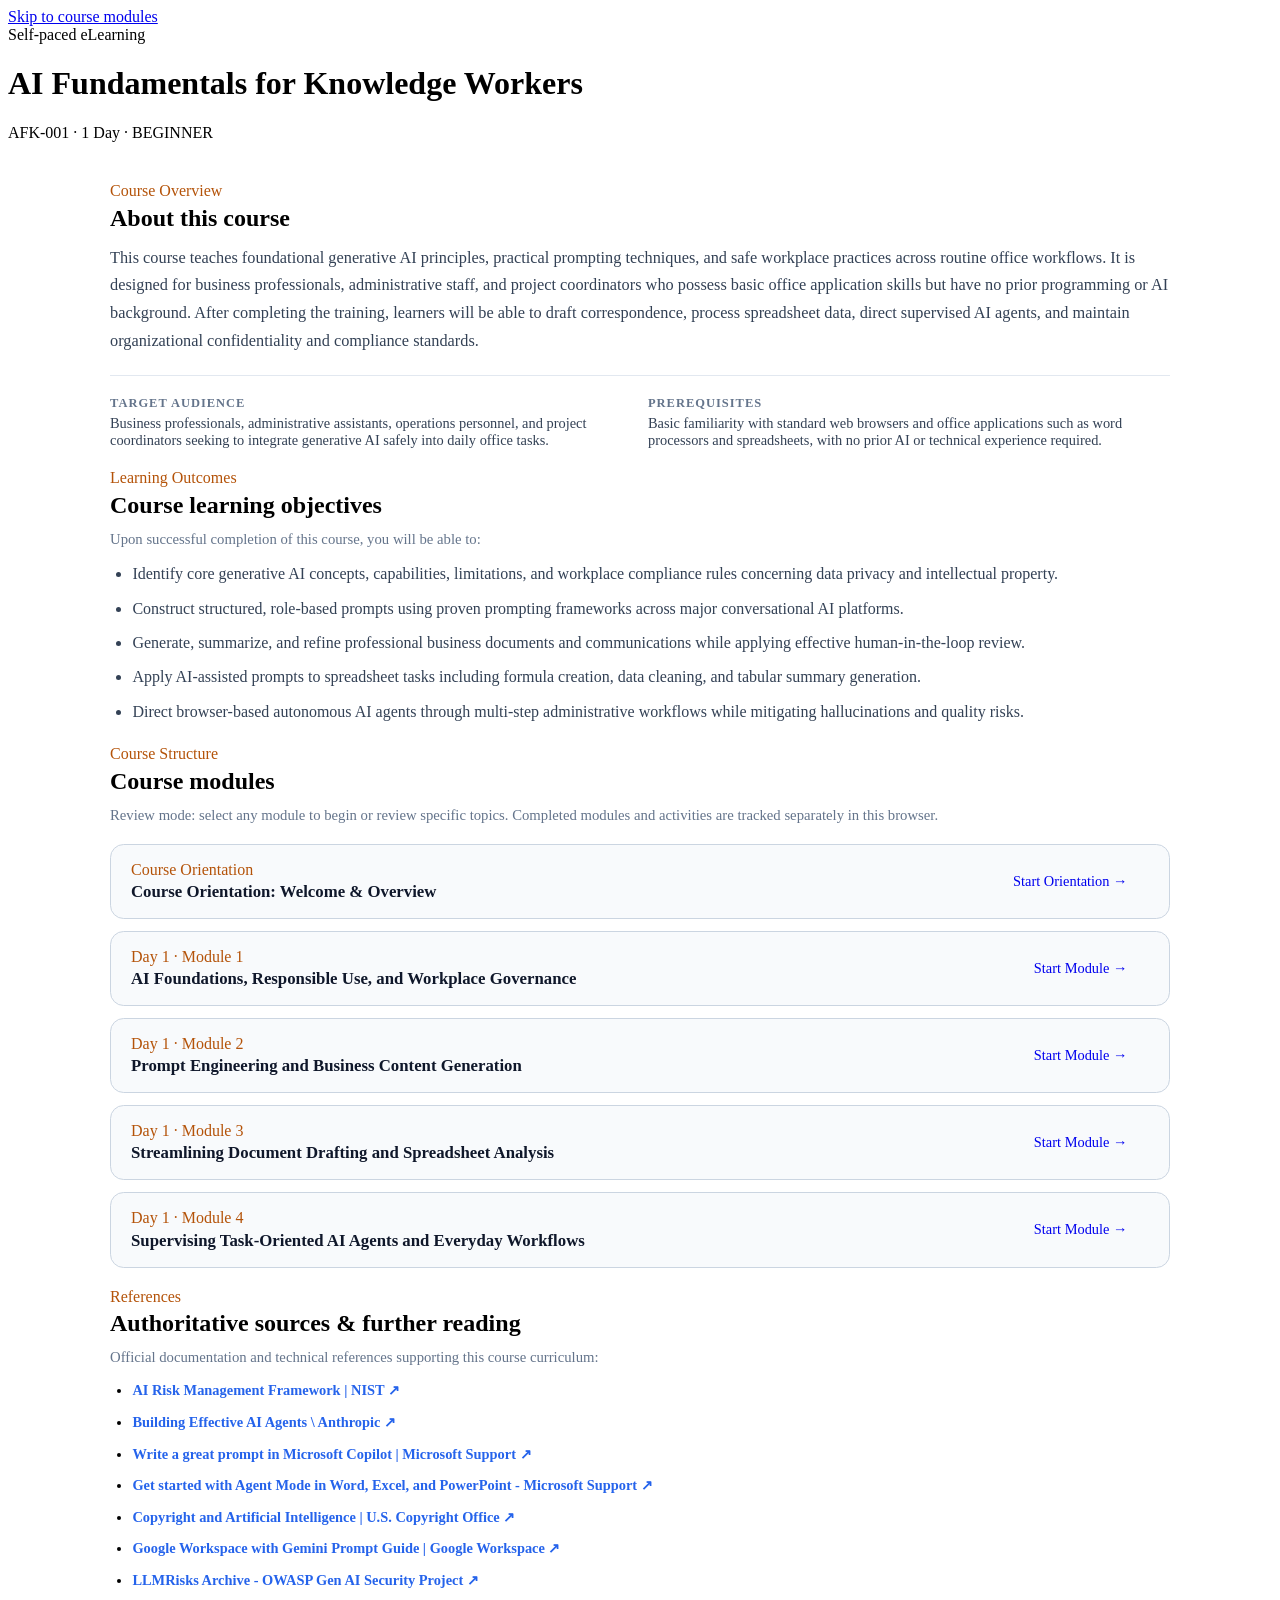
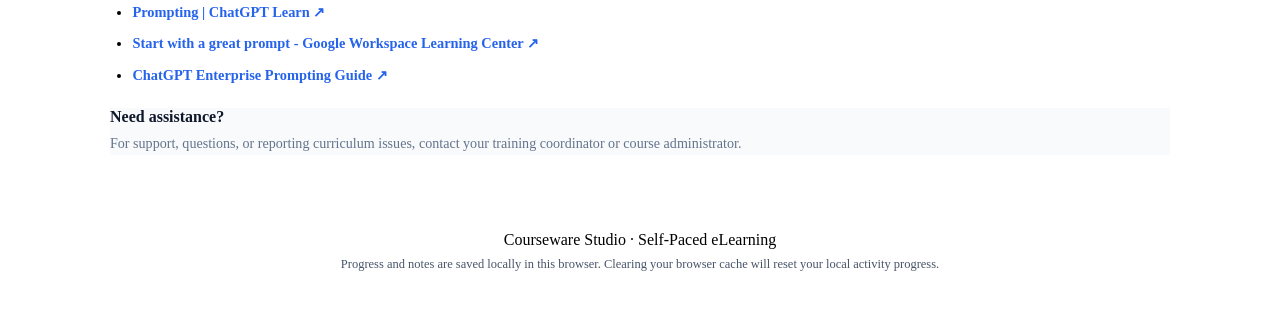
==== index.html @ ab327db0 "AI Fundamentals (Beta) AI Fundamentals course.  To be updated by SME." ====
<!doctype html>
<html lang="en">
<head>
  <meta charset="utf-8">
  <meta name="viewport" content="width=device-width,initial-scale=1">
  <title>AI Fundamentals for Knowledge Workers</title>
  <link rel="stylesheet" href="runtime/player.css">
</head>
<body>
  <a class="skip-link" href="#course-modules">Skip to course modules</a>
  <header class="course-header">
    <div class="header-inner">
      
      <div class="eyebrow">Self-paced eLearning</div>
      <h1 class="course-title">AI Fundamentals for Knowledge Workers</h1>
      <p class="course-subtitle">AFK-001 · 1 Day · BEGINNER</p>
    </div>
  </header>

  <main id="course-modules" class="main" style="max-width:1060px;margin:0 auto;padding:1.5rem 1.25rem">
    
      <section class="card" style="margin-bottom:1.25rem">
        <div class="unit-label" style="color:#b45309">Course Overview</div>
        <h2 style="margin:.3rem 0 .75rem">About this course</h2>
        <div class="markdown" style="font-size:1.02rem;line-height:1.7;color:#334155">This course teaches foundational generative AI principles, practical prompting techniques, and safe workplace practices across routine office workflows. It is designed for business professionals, administrative staff, and project coordinators who possess basic office application skills but have no prior programming or AI background. After completing the training, learners will be able to draft correspondence, process spreadsheet data, direct supervised AI agents, and maintain organizational confidentiality and compliance standards.</div>
        
          <div style="display:grid;grid-template-columns:repeat(auto-fit,minmax(280px,1fr));gap:1rem;margin-top:1.25rem;padding-top:1.25rem;border-top:1px solid #e2e8f0">
            <div><strong style="display:block;font-size:.78rem;text-transform:uppercase;letter-spacing:.08em;color:#64748b;margin-bottom:.3rem">Target Audience</strong><div style="font-size:.9rem;color:#334155">Business professionals, administrative assistants, operations personnel, and project coordinators seeking to integrate generative AI safely into daily office tasks.</div></div>
            <div><strong style="display:block;font-size:.78rem;text-transform:uppercase;letter-spacing:.08em;color:#64748b;margin-bottom:.3rem">Prerequisites</strong><div style="font-size:.9rem;color:#334155">Basic familiarity with standard web browsers and office applications such as word processors and spreadsheets, with no prior AI or technical experience required.</div></div>
          </div>
        
      </section>
    

    
      <section class="card" style="margin-bottom:1.25rem">
        <div class="unit-label" style="color:#b45309">Learning Outcomes</div>
        <h2 style="margin:.3rem 0 .75rem">Course learning objectives</h2>
        <p style="font-size:.92rem;color:#64748b;margin:0 0 .75rem">Upon successful completion of this course, you will be able to:</p>
        <ul style="margin:0;padding-left:1.4rem;line-height:1.7;color:#334155">
          <li style="margin:.45rem 0">Identify core generative AI concepts, capabilities, limitations, and workplace compliance rules concerning data privacy and intellectual property.</li><li style="margin:.45rem 0">Construct structured, role-based prompts using proven prompting frameworks across major conversational AI platforms.</li><li style="margin:.45rem 0">Generate, summarize, and refine professional business documents and communications while applying effective human-in-the-loop review.</li><li style="margin:.45rem 0">Apply AI-assisted prompts to spreadsheet tasks including formula creation, data cleaning, and tabular summary generation.</li><li style="margin:.45rem 0">Direct browser-based autonomous AI agents through multi-step administrative workflows while mitigating hallucinations and quality risks.</li>
        </ul>
      </section>
    

    <section class="card" style="margin-bottom:1.25rem">
      <div class="unit-label" style="color:#b45309">Course Structure</div>
      <h2 style="margin:.3rem 0 .75rem">Course modules</h2>
      <p style="font-size:.92rem;color:#64748b;margin:0 0 1.25rem">Review mode: select any module to begin or review specific topics. Completed modules and activities are tracked separately in this browser.</p>
      <div id="course-module-list" style="display:grid;gap:.75rem">
        
          <div class="module-card" data-module-number="0" style="display:flex;align-items:center;justify-content:space-between;gap:1rem;padding:1rem 1.25rem;border:1px solid #cbd5e1;border-radius:.85rem;background:#f8fafc;flex-wrap:wrap">
            <div style="flex:1;min-width:260px">
              <div style="display:flex;align-items:center;gap:.5rem;flex-wrap:wrap">
                <span class="unit-label" style="color:#b45309">Course Orientation</span>
                <span class="completion-badge" data-badge-module="0" style="display:none;font-size:.72rem;font-weight:750;color:#166534;background:#dcfce7;border:1px solid #86efac;border-radius:999px;padding:2px 8px">✓ Completed</span>
              </div>
              <div style="font-size:1.05rem;font-weight:800;color:#0f172a;margin-top:.2rem">Course Orientation: Welcome &amp; Overview</div>
            </div>
            <a class="button" data-link-module="0" style="text-decoration:none;white-space:nowrap;padding:.65rem 1.35rem;font-size:.9rem" href="Module-00-Course-Orientation.html">Start Orientation →</a>
          </div>
        
          <div class="module-card" data-module-number="1" style="display:flex;align-items:center;justify-content:space-between;gap:1rem;padding:1rem 1.25rem;border:1px solid #cbd5e1;border-radius:.85rem;background:#f8fafc;flex-wrap:wrap">
            <div style="flex:1;min-width:260px">
              <div style="display:flex;align-items:center;gap:.5rem;flex-wrap:wrap">
                <span class="unit-label" style="color:#b45309">Day 1 · Module 1</span>
                <span class="completion-badge" data-badge-module="1" style="display:none;font-size:.72rem;font-weight:750;color:#166534;background:#dcfce7;border:1px solid #86efac;border-radius:999px;padding:2px 8px">✓ Completed</span>
              </div>
              <div style="font-size:1.05rem;font-weight:800;color:#0f172a;margin-top:.2rem">AI Foundations, Responsible Use, and Workplace Governance</div>
            </div>
            <a class="button" data-link-module="1" style="text-decoration:none;white-space:nowrap;padding:.65rem 1.35rem;font-size:.9rem" href="Module-01.html">Start Module →</a>
          </div>
        
          <div class="module-card" data-module-number="2" style="display:flex;align-items:center;justify-content:space-between;gap:1rem;padding:1rem 1.25rem;border:1px solid #cbd5e1;border-radius:.85rem;background:#f8fafc;flex-wrap:wrap">
            <div style="flex:1;min-width:260px">
              <div style="display:flex;align-items:center;gap:.5rem;flex-wrap:wrap">
                <span class="unit-label" style="color:#b45309">Day 1 · Module 2</span>
                <span class="completion-badge" data-badge-module="2" style="display:none;font-size:.72rem;font-weight:750;color:#166534;background:#dcfce7;border:1px solid #86efac;border-radius:999px;padding:2px 8px">✓ Completed</span>
              </div>
              <div style="font-size:1.05rem;font-weight:800;color:#0f172a;margin-top:.2rem">Prompt Engineering and Business Content Generation</div>
            </div>
            <a class="button" data-link-module="2" style="text-decoration:none;white-space:nowrap;padding:.65rem 1.35rem;font-size:.9rem" href="Module-02.html">Start Module →</a>
          </div>
        
          <div class="module-card" data-module-number="3" style="display:flex;align-items:center;justify-content:space-between;gap:1rem;padding:1rem 1.25rem;border:1px solid #cbd5e1;border-radius:.85rem;background:#f8fafc;flex-wrap:wrap">
            <div style="flex:1;min-width:260px">
              <div style="display:flex;align-items:center;gap:.5rem;flex-wrap:wrap">
                <span class="unit-label" style="color:#b45309">Day 1 · Module 3</span>
                <span class="completion-badge" data-badge-module="3" style="display:none;font-size:.72rem;font-weight:750;color:#166534;background:#dcfce7;border:1px solid #86efac;border-radius:999px;padding:2px 8px">✓ Completed</span>
              </div>
              <div style="font-size:1.05rem;font-weight:800;color:#0f172a;margin-top:.2rem">Streamlining Document Drafting and Spreadsheet Analysis</div>
            </div>
            <a class="button" data-link-module="3" style="text-decoration:none;white-space:nowrap;padding:.65rem 1.35rem;font-size:.9rem" href="Module-03.html">Start Module →</a>
          </div>
        
          <div class="module-card" data-module-number="4" style="display:flex;align-items:center;justify-content:space-between;gap:1rem;padding:1rem 1.25rem;border:1px solid #cbd5e1;border-radius:.85rem;background:#f8fafc;flex-wrap:wrap">
            <div style="flex:1;min-width:260px">
              <div style="display:flex;align-items:center;gap:.5rem;flex-wrap:wrap">
                <span class="unit-label" style="color:#b45309">Day 1 · Module 4</span>
                <span class="completion-badge" data-badge-module="4" style="display:none;font-size:.72rem;font-weight:750;color:#166534;background:#dcfce7;border:1px solid #86efac;border-radius:999px;padding:2px 8px">✓ Completed</span>
              </div>
              <div style="font-size:1.05rem;font-weight:800;color:#0f172a;margin-top:.2rem">Supervising Task-Oriented AI Agents and Everyday Workflows</div>
            </div>
            <a class="button" data-link-module="4" style="text-decoration:none;white-space:nowrap;padding:.65rem 1.35rem;font-size:.9rem" href="Module-04.html">Start Module →</a>
          </div>
        
      </div>
    </section>

    
      <section class="card" style="margin-bottom:1.25rem">
        <div class="unit-label" style="color:#b45309">References</div>
        <h2 style="margin:.3rem 0 .75rem">Authoritative sources & further reading</h2>
        <p style="font-size:.92rem;color:#64748b;margin:0 0 .75rem">Official documentation and technical references supporting this course curriculum:</p>
        <ul style="margin:0;padding-left:1.4rem;line-height:1.75;font-size:.9rem">
          
            <li style="margin:.4rem 0">
              <a href="https://www.nist.gov/itl/ai-risk-management-framework" target="_blank" rel="noopener" style="color:#2563eb;font-weight:700;text-decoration:none">
                AI Risk Management Framework | NIST ↗
              </a>
            </li>
          
            <li style="margin:.4rem 0">
              <a href="https://www.anthropic.com/engineering/building-effective-agents" target="_blank" rel="noopener" style="color:#2563eb;font-weight:700;text-decoration:none">
                Building Effective AI Agents \ Anthropic ↗
              </a>
            </li>
          
            <li style="margin:.4rem 0">
              <a href="https://support.microsoft.com/en-us/microsoft-365-copilot/write-a-great-prompt-in-microsoft-365-copilot" target="_blank" rel="noopener" style="color:#2563eb;font-weight:700;text-decoration:none">
                Write a great prompt in Microsoft Copilot | Microsoft Support ↗
              </a>
            </li>
          
            <li style="margin:.4rem 0">
              <a href="https://support.microsoft.com/en-us/topic/get-started-with-agent-mode-in-word-excel-and-powerpoint-4d322d7f-5e89-4f66-9fa4-57d328b156ff" target="_blank" rel="noopener" style="color:#2563eb;font-weight:700;text-decoration:none">
                Get started with Agent Mode in Word, Excel, and PowerPoint - Microsoft Support ↗
              </a>
            </li>
          
            <li style="margin:.4rem 0">
              <a href="https://www.copyright.gov/ai/" target="_blank" rel="noopener" style="color:#2563eb;font-weight:700;text-decoration:none">
                Copyright and Artificial Intelligence | U.S. Copyright Office ↗
              </a>
            </li>
          
            <li style="margin:.4rem 0">
              <a href="https://workspace.google.com/learning/content/gemini-prompt-guide" target="_blank" rel="noopener" style="color:#2563eb;font-weight:700;text-decoration:none">
                Google Workspace with Gemini Prompt Guide | Google Workspace ↗
              </a>
            </li>
          
            <li style="margin:.4rem 0">
              <a href="https://genai.owasp.org/llm-top-10/" target="_blank" rel="noopener" style="color:#2563eb;font-weight:700;text-decoration:none">
                LLMRisks Archive - OWASP Gen AI Security Project ↗
              </a>
            </li>
          
            <li style="margin:.4rem 0">
              <a href="https://learn.chatgpt.com/docs/prompting" target="_blank" rel="noopener" style="color:#2563eb;font-weight:700;text-decoration:none">
                Prompting | ChatGPT Learn ↗
              </a>
            </li>
          
            <li style="margin:.4rem 0">
              <a href="https://support.google.com/a/users/answer/14590328" target="_blank" rel="noopener" style="color:#2563eb;font-weight:700;text-decoration:none">
                Start with a great prompt - Google Workspace Learning Center ↗
              </a>
            </li>
          
            <li style="margin:.4rem 0">
              <a href="https://developers.openai.com/cookbook/examples/chatgpt/chatgpt_prompt_guide/chatgpt_prompt_guide" target="_blank" rel="noopener" style="color:#2563eb;font-weight:700;text-decoration:none">
                ChatGPT Enterprise Prompting Guide ↗
              </a>
            </li>
          
        </ul>
      </section>
    

    <section class="card" style="margin-bottom:1.25rem;background:#f8fafc">
      <h3 style="font-size:1rem;color:#0f172a;margin:0 0 .4rem">Need assistance?</h3>
      <p style="font-size:.88rem;color:#64748b;line-height:1.6;margin:0">For support, questions, or reporting curriculum issues, contact your training coordinator or course administrator.</p>
    </section>
  </main>

  <footer class="footer" style="text-align:center;padding:2rem 1.25rem">
    <div style="margin-bottom:.5rem">Courseware Studio · Self-Paced eLearning</div>
    <div style="font-size:.78rem;color:#475569">Progress and notes are saved locally in this browser. Clearing your browser cache will reset your local activity progress.</div>
  </footer>
  <script>
  (function() {
    var modules = [0,1,2,3,4];
    var completedCount = 0;
    modules.forEach(function(num) {
      var isDone = false;
      try {
        if (num === 0) {
          isDone = localStorage.getItem('courseware_completed_module_0') === 'true';
        } else {
          for (var k in localStorage) {
            if (k.indexOf('courseware-sp-') >= 0 && k.indexOf('-mod-' + num) >= 0) {
              var val = JSON.parse(localStorage.getItem(k) || '{}');
              if (val && val.completed && Object.keys(val.completed).length > 0) {
                isDone = true;
                break;
              }
            }
          }
          if (!isDone && localStorage.getItem('courseware_completed_module_' + num) === 'true') {
            isDone = true;
          }
        }
      } catch(e) {}

      if (isDone) {
        completedCount++;
        var badge = document.querySelector('[data-badge-module="' + num + '"]');
        if (badge) badge.style.display = 'inline-flex';
        var link = document.querySelector('[data-link-module="' + num + '"]');
        if (link) link.textContent = num === 0 ? 'Review Orientation →' : 'Review Module →';
      }
    });

    if (completedCount > 0) {
      var summary = document.createElement('div');
      summary.style.cssText = 'background:#f0fdf4;border:1px solid #86efac;border-radius:.75rem;padding:.75rem 1rem;margin-bottom:1rem;font-size:.9rem;color:#166534;font-weight:700;display:flex;align-items:center;gap:.5rem';
      summary.innerHTML = '<span>✓</span><span>' + completedCount + ' of ' + modules.length + ' module' + (modules.length === 1 ? '' : 's') + ' completed in this browser</span>';
      var list = document.getElementById('course-module-list');
      if (list && list.parentNode) list.parentNode.insertBefore(summary, list);
    }
  })();
  </script>
</body>
</html>
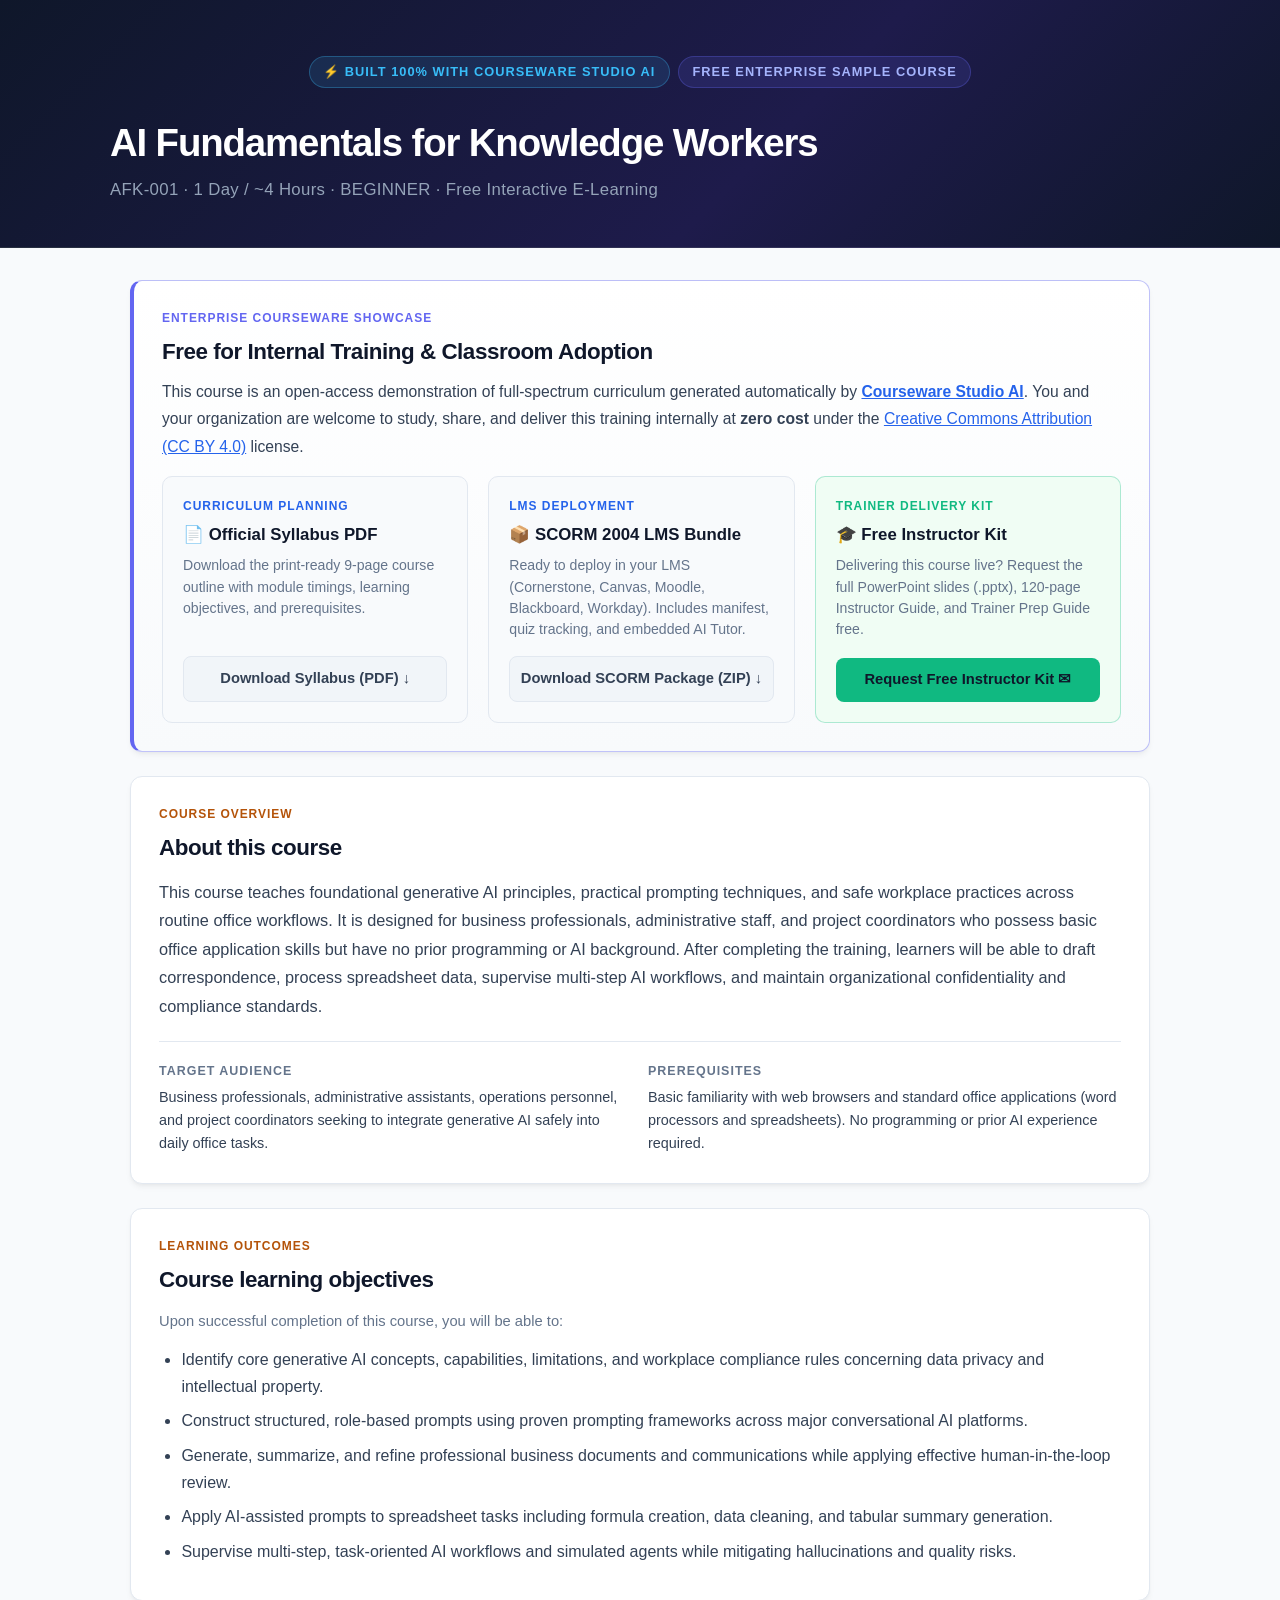
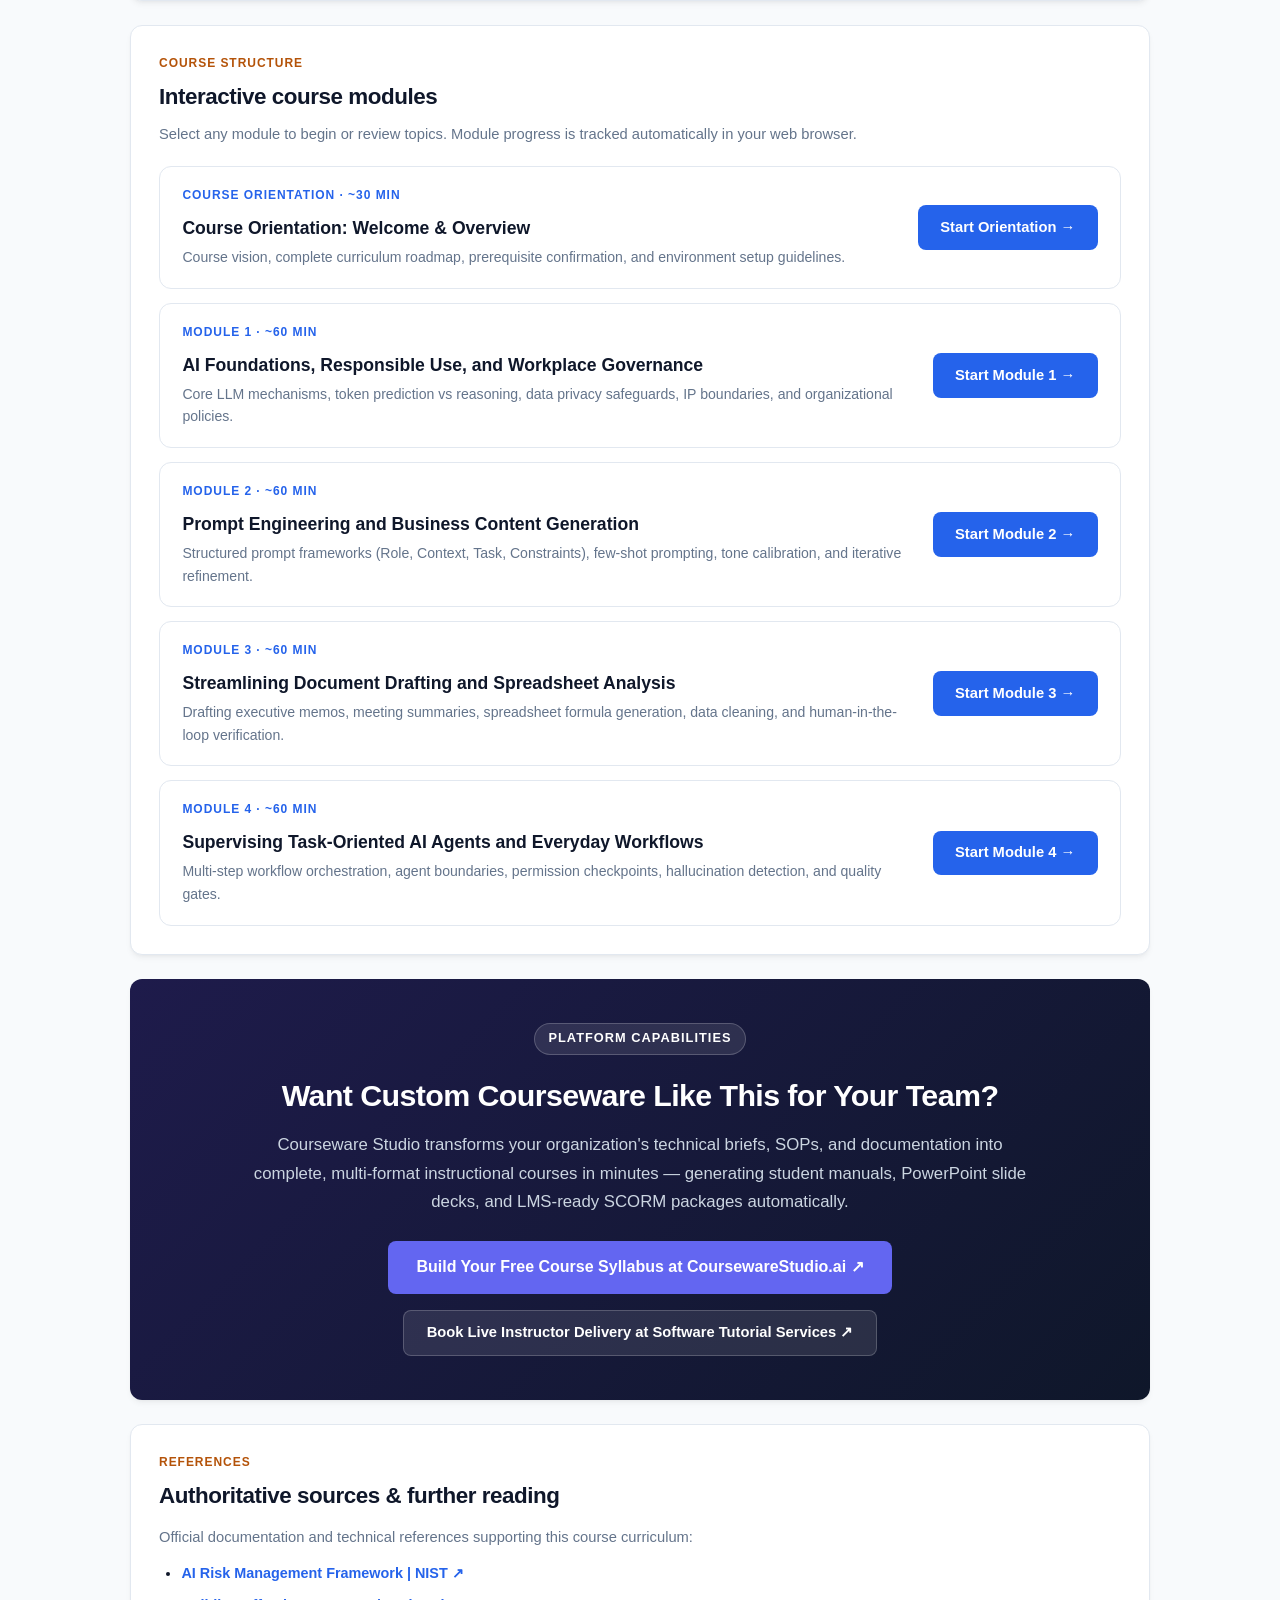
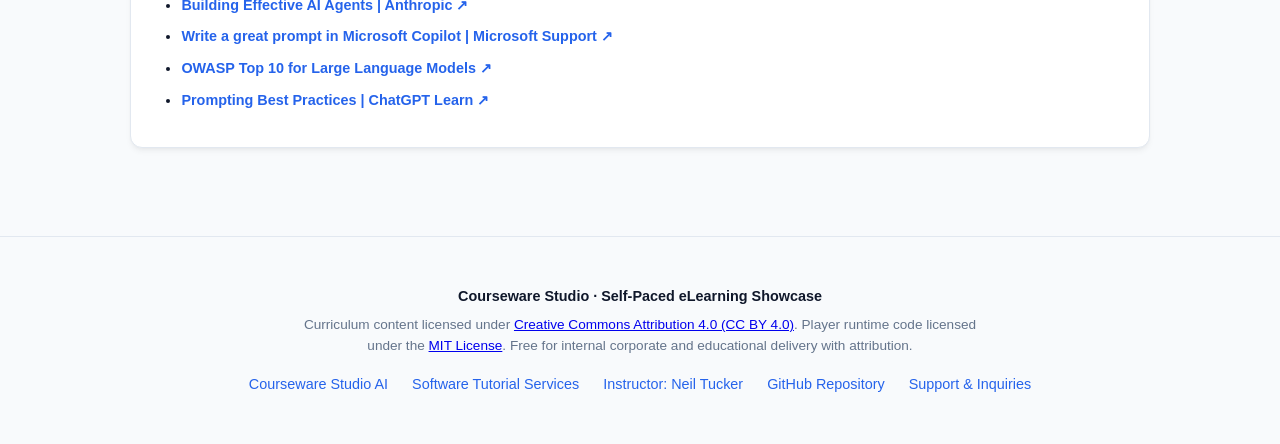
==== commit e8e6960e: "Enhance course UI, fix navigation links, add AI Tutor, downloads, and Instructor Kit request" ====
--- a/index.html
+++ b/index.html
@@ -3,191 +3,235 @@
 <head>
   <meta charset="utf-8">
   <meta name="viewport" content="width=device-width,initial-scale=1">
-  <title>AI Fundamentals for Knowledge Workers</title>
+  <title>AI Fundamentals for Knowledge Workers (AFK-001) — Free Course by Courseware Studio</title>
+  <meta name="description" content="Free interactive self-paced course: AI Fundamentals for Knowledge Workers. Built 100% with Courseware Studio AI. Free SCORM package, Syllabus PDF, and Instructor Kit.">
   <link rel="stylesheet" href="runtime/player.css">
 </head>
 <body>
   <a class="skip-link" href="#course-modules">Skip to course modules</a>
+
+  <!-- Course Hero Header -->
   <header class="course-header">
     <div class="header-inner">
-      
-      <div class="eyebrow">Self-paced eLearning</div>
+      <div style="display:flex;flex-wrap:wrap;justify-content:center;gap:0.5rem;margin-bottom:1rem">
+        <span class="eyebrow">⚡ Built 100% with Courseware Studio AI</span>
+        <span class="eyebrow" style="color:#a5b4fc;background:rgba(99,102,241,0.15);border-color:rgba(99,102,241,0.3)">Free Enterprise Sample Course</span>
+      </div>
       <h1 class="course-title">AI Fundamentals for Knowledge Workers</h1>
-      <p class="course-subtitle">AFK-001 · 1 Day · BEGINNER</p>
+      <p class="course-subtitle">AFK-001 · 1 Day / ~4 Hours · BEGINNER · Free Interactive E-Learning</p>
     </div>
   </header>
 
-  <main id="course-modules" class="main" style="max-width:1060px;margin:0 auto;padding:1.5rem 1.25rem">
-    
-      <section class="card" style="margin-bottom:1.25rem">
-        <div class="unit-label" style="color:#b45309">Course Overview</div>
-        <h2 style="margin:.3rem 0 .75rem">About this course</h2>
-        <div class="markdown" style="font-size:1.02rem;line-height:1.7;color:#334155">This course teaches foundational generative AI principles, practical prompting techniques, and safe workplace practices across routine office workflows. It is designed for business professionals, administrative staff, and project coordinators who possess basic office application skills but have no prior programming or AI background. After completing the training, learners will be able to draft correspondence, process spreadsheet data, direct supervised AI agents, and maintain organizational confidentiality and compliance standards.</div>
+  <main id="course-modules" class="main">
+
+    <!-- Enterprise Showcase & Free Adoption Grant Banner -->
+    <section class="card highlight" style="border-left: 4px solid var(--accent);">
+      <div class="unit-label" style="color:var(--accent)">Enterprise Courseware Showcase</div>
+      <h2 style="margin:.3rem 0 .5rem">Free for Internal Training & Classroom Adoption</h2>
+      <p class="markdown" style="font-size:0.98rem;margin-bottom:1rem">
+        This course is an open-access demonstration of full-spectrum curriculum generated automatically by <strong><a href="https://coursewarestudio.ai" target="_blank" rel="noopener" style="color:var(--primary);font-weight:700">Courseware Studio AI</a></strong>. You and your organization are welcome to study, share, and deliver this training internally at <strong>zero cost</strong> under the <a href="https://creativecommons.org/licenses/by/4.0/" target="_blank" rel="noopener" style="color:var(--primary)">Creative Commons Attribution (CC BY 4.0)</a> license.
+      </p>
+
+      <div class="grid-downloads">
+        <!-- Download Syllabus -->
+        <div class="download-box">
+          <div>
+            <div class="unit-label" style="color:var(--primary)">Curriculum Planning</div>
+            <h4>📄 Official Syllabus PDF</h4>
+            <p>Download the print-ready 9-page course outline with module timings, learning objectives, and prerequisites.</p>
+          </div>
+          <a class="button btn-secondary" href="downloads/AFK-001_EN_Syllabus.pdf" download="AFK-001_EN_Syllabus.pdf">
+            Download Syllabus (PDF) ↓
+          </a>
+        </div>
+
+        <!-- Download SCORM Package -->
+        <div class="download-box">
+          <div>
+            <div class="unit-label" style="color:var(--primary)">LMS Deployment</div>
+            <h4>📦 SCORM 2004 LMS Bundle</h4>
+            <p>Ready to deploy in your LMS (Cornerstone, Canvas, Moodle, Blackboard, Workday). Includes manifest, quiz tracking, and embedded AI Tutor.</p>
+          </div>
+          <a class="button btn-secondary" href="downloads/AFK-001_EN_SCORM2004.zip" download="AFK-001_EN_SCORM2004.zip">
+            Download SCORM Package (ZIP) ↓
+          </a>
+        </div>
+
+        <!-- Request Instructor Kit -->
+        <div class="download-box" style="border-color:rgba(16,185,129,0.3);background:#f0fdf4">
+          <div>
+            <div class="unit-label" style="color:var(--green)">Trainer Delivery Kit</div>
+            <h4>🎓 Free Instructor Kit</h4>
+            <p>Delivering this course live? Request the full PowerPoint slides (.pptx), 120-page Instructor Guide, and Trainer Prep Guide free.</p>
+          </div>
+          <a class="button btn-green" href="mailto:support@coursewarestudio.ai?subject=Request%20Free%20Instructor%20Materials%20-%20AFK-001&body=Hi%20Courseware%20Studio%20Team,%0A%0AI%20would%20like%20to%20request%20the%20free%20Instructor%20Kit%20for%20AFK-001%20(PowerPoint%20Deck,%20Instructor%20Guide,%20and%20Trainer%20Prep%20Guide).%0A%0AName:%20%0AOrganization:%20%0ARole:%20%0AEstimated%20Learners:%20">
+            Request Free Instructor Kit ✉
+          </a>
+        </div>
+      </div>
+    </section>
+
+    <!-- Course Overview -->
+    <section class="card">
+      <div class="unit-label">Course Overview</div>
+      <h2 style="margin:.3rem 0 .75rem">About this course</h2>
+      <div class="markdown">
+        This course teaches foundational generative AI principles, practical prompting techniques, and safe workplace practices across routine office workflows. It is designed for business professionals, administrative staff, and project coordinators who possess basic office application skills but have no prior programming or AI background. After completing the training, learners will be able to draft correspondence, process spreadsheet data, supervise multi-step AI workflows, and maintain organizational confidentiality and compliance standards.
+      </div>
+      
+      <div style="display:grid;grid-template-columns:repeat(auto-fit,minmax(280px,1fr));gap:1rem;margin-top:1.25rem;padding-top:1.25rem;border-top:1px solid #e2e8f0">
+        <div>
+          <strong style="display:block;font-size:.78rem;text-transform:uppercase;letter-spacing:.08em;color:#64748b;margin-bottom:.3rem">Target Audience</strong>
+          <div style="font-size:.9rem;color:#334155">Business professionals, administrative assistants, operations personnel, and project coordinators seeking to integrate generative AI safely into daily office tasks.</div>
+        </div>
+        <div>
+          <strong style="display:block;font-size:.78rem;text-transform:uppercase;letter-spacing:.08em;color:#64748b;margin-bottom:.3rem">Prerequisites</strong>
+          <div style="font-size:.9rem;color:#334155">Basic familiarity with web browsers and standard office applications (word processors and spreadsheets). No programming or prior AI experience required.</div>
+        </div>
+      </div>
+    </section>
+
+    <!-- Learning Objectives -->
+    <section class="card">
+      <div class="unit-label">Learning Outcomes</div>
+      <h2 style="margin:.3rem 0 .75rem">Course learning objectives</h2>
+      <p style="font-size:.92rem;color:#64748b;margin:0 0 .75rem">Upon successful completion of this course, you will be able to:</p>
+      <ul style="margin:0;padding-left:1.4rem;line-height:1.7;color:#334155">
+        <li style="margin:.45rem 0">Identify core generative AI concepts, capabilities, limitations, and workplace compliance rules concerning data privacy and intellectual property.</li>
+        <li style="margin:.45rem 0">Construct structured, role-based prompts using proven prompting frameworks across major conversational AI platforms.</li>
+        <li style="margin:.45rem 0">Generate, summarize, and refine professional business documents and communications while applying effective human-in-the-loop review.</li>
+        <li style="margin:.45rem 0">Apply AI-assisted prompts to spreadsheet tasks including formula creation, data cleaning, and tabular summary generation.</li>
+        <li style="margin:.45rem 0">Supervise multi-step, task-oriented AI workflows and simulated agents while mitigating hallucinations and quality risks.</li>
+      </ul>
+    </section>
+
+    <!-- Course Modules Directory -->
+    <section class="card">
+      <div class="unit-label">Course Structure</div>
+      <h2 style="margin:.3rem 0 .5rem">Interactive course modules</h2>
+      <p style="font-size:.92rem;color:#64748b;margin:0 0 1.25rem">Select any module to begin or review topics. Module progress is tracked automatically in your web browser.</p>
+      
+      <div id="course-module-list" style="display:grid;gap:.85rem">
         
-          <div style="display:grid;grid-template-columns:repeat(auto-fit,minmax(280px,1fr));gap:1rem;margin-top:1.25rem;padding-top:1.25rem;border-top:1px solid #e2e8f0">
-            <div><strong style="display:block;font-size:.78rem;text-transform:uppercase;letter-spacing:.08em;color:#64748b;margin-bottom:.3rem">Target Audience</strong><div style="font-size:.9rem;color:#334155">Business professionals, administrative assistants, operations personnel, and project coordinators seeking to integrate generative AI safely into daily office tasks.</div></div>
-            <div><strong style="display:block;font-size:.78rem;text-transform:uppercase;letter-spacing:.08em;color:#64748b;margin-bottom:.3rem">Prerequisites</strong><div style="font-size:.9rem;color:#334155">Basic familiarity with standard web browsers and office applications such as word processors and spreadsheets, with no prior AI or technical experience required.</div></div>
-          </div>
-        
-      </section>
-    
-
-    
-      <section class="card" style="margin-bottom:1.25rem">
-        <div class="unit-label" style="color:#b45309">Learning Outcomes</div>
-        <h2 style="margin:.3rem 0 .75rem">Course learning objectives</h2>
-        <p style="font-size:.92rem;color:#64748b;margin:0 0 .75rem">Upon successful completion of this course, you will be able to:</p>
-        <ul style="margin:0;padding-left:1.4rem;line-height:1.7;color:#334155">
-          <li style="margin:.45rem 0">Identify core generative AI concepts, capabilities, limitations, and workplace compliance rules concerning data privacy and intellectual property.</li><li style="margin:.45rem 0">Construct structured, role-based prompts using proven prompting frameworks across major conversational AI platforms.</li><li style="margin:.45rem 0">Generate, summarize, and refine professional business documents and communications while applying effective human-in-the-loop review.</li><li style="margin:.45rem 0">Apply AI-assisted prompts to spreadsheet tasks including formula creation, data cleaning, and tabular summary generation.</li><li style="margin:.45rem 0">Direct browser-based autonomous AI agents through multi-step administrative workflows while mitigating hallucinations and quality risks.</li>
-        </ul>
-      </section>
-    
-
-    <section class="card" style="margin-bottom:1.25rem">
-      <div class="unit-label" style="color:#b45309">Course Structure</div>
-      <h2 style="margin:.3rem 0 .75rem">Course modules</h2>
-      <p style="font-size:.92rem;color:#64748b;margin:0 0 1.25rem">Review mode: select any module to begin or review specific topics. Completed modules and activities are tracked separately in this browser.</p>
-      <div id="course-module-list" style="display:grid;gap:.75rem">
-        
-          <div class="module-card" data-module-number="0" style="display:flex;align-items:center;justify-content:space-between;gap:1rem;padding:1rem 1.25rem;border:1px solid #cbd5e1;border-radius:.85rem;background:#f8fafc;flex-wrap:wrap">
-            <div style="flex:1;min-width:260px">
-              <div style="display:flex;align-items:center;gap:.5rem;flex-wrap:wrap">
-                <span class="unit-label" style="color:#b45309">Course Orientation</span>
-                <span class="completion-badge" data-badge-module="0" style="display:none;font-size:.72rem;font-weight:750;color:#166534;background:#dcfce7;border:1px solid #86efac;border-radius:999px;padding:2px 8px">✓ Completed</span>
-              </div>
-              <div style="font-size:1.05rem;font-weight:800;color:#0f172a;margin-top:.2rem">Course Orientation: Welcome &amp; Overview</div>
-            </div>
-            <a class="button" data-link-module="0" style="text-decoration:none;white-space:nowrap;padding:.65rem 1.35rem;font-size:.9rem" href="Module-00-Course-Orientation.html">Start Orientation →</a>
-          </div>
-        
-          <div class="module-card" data-module-number="1" style="display:flex;align-items:center;justify-content:space-between;gap:1rem;padding:1rem 1.25rem;border:1px solid #cbd5e1;border-radius:.85rem;background:#f8fafc;flex-wrap:wrap">
-            <div style="flex:1;min-width:260px">
-              <div style="display:flex;align-items:center;gap:.5rem;flex-wrap:wrap">
-                <span class="unit-label" style="color:#b45309">Day 1 · Module 1</span>
-                <span class="completion-badge" data-badge-module="1" style="display:none;font-size:.72rem;font-weight:750;color:#166534;background:#dcfce7;border:1px solid #86efac;border-radius:999px;padding:2px 8px">✓ Completed</span>
-              </div>
-              <div style="font-size:1.05rem;font-weight:800;color:#0f172a;margin-top:.2rem">AI Foundations, Responsible Use, and Workplace Governance</div>
-            </div>
-            <a class="button" data-link-module="1" style="text-decoration:none;white-space:nowrap;padding:.65rem 1.35rem;font-size:.9rem" href="Module-01.html">Start Module →</a>
-          </div>
-        
-          <div class="module-card" data-module-number="2" style="display:flex;align-items:center;justify-content:space-between;gap:1rem;padding:1rem 1.25rem;border:1px solid #cbd5e1;border-radius:.85rem;background:#f8fafc;flex-wrap:wrap">
-            <div style="flex:1;min-width:260px">
-              <div style="display:flex;align-items:center;gap:.5rem;flex-wrap:wrap">
-                <span class="unit-label" style="color:#b45309">Day 1 · Module 2</span>
-                <span class="completion-badge" data-badge-module="2" style="display:none;font-size:.72rem;font-weight:750;color:#166534;background:#dcfce7;border:1px solid #86efac;border-radius:999px;padding:2px 8px">✓ Completed</span>
-              </div>
-              <div style="font-size:1.05rem;font-weight:800;color:#0f172a;margin-top:.2rem">Prompt Engineering and Business Content Generation</div>
-            </div>
-            <a class="button" data-link-module="2" style="text-decoration:none;white-space:nowrap;padding:.65rem 1.35rem;font-size:.9rem" href="Module-02.html">Start Module →</a>
-          </div>
-        
-          <div class="module-card" data-module-number="3" style="display:flex;align-items:center;justify-content:space-between;gap:1rem;padding:1rem 1.25rem;border:1px solid #cbd5e1;border-radius:.85rem;background:#f8fafc;flex-wrap:wrap">
-            <div style="flex:1;min-width:260px">
-              <div style="display:flex;align-items:center;gap:.5rem;flex-wrap:wrap">
-                <span class="unit-label" style="color:#b45309">Day 1 · Module 3</span>
-                <span class="completion-badge" data-badge-module="3" style="display:none;font-size:.72rem;font-weight:750;color:#166534;background:#dcfce7;border:1px solid #86efac;border-radius:999px;padding:2px 8px">✓ Completed</span>
-              </div>
-              <div style="font-size:1.05rem;font-weight:800;color:#0f172a;margin-top:.2rem">Streamlining Document Drafting and Spreadsheet Analysis</div>
-            </div>
-            <a class="button" data-link-module="3" style="text-decoration:none;white-space:nowrap;padding:.65rem 1.35rem;font-size:.9rem" href="Module-03.html">Start Module →</a>
-          </div>
-        
-          <div class="module-card" data-module-number="4" style="display:flex;align-items:center;justify-content:space-between;gap:1rem;padding:1rem 1.25rem;border:1px solid #cbd5e1;border-radius:.85rem;background:#f8fafc;flex-wrap:wrap">
-            <div style="flex:1;min-width:260px">
-              <div style="display:flex;align-items:center;gap:.5rem;flex-wrap:wrap">
-                <span class="unit-label" style="color:#b45309">Day 1 · Module 4</span>
-                <span class="completion-badge" data-badge-module="4" style="display:none;font-size:.72rem;font-weight:750;color:#166534;background:#dcfce7;border:1px solid #86efac;border-radius:999px;padding:2px 8px">✓ Completed</span>
-              </div>
-              <div style="font-size:1.05rem;font-weight:800;color:#0f172a;margin-top:.2rem">Supervising Task-Oriented AI Agents and Everyday Workflows</div>
-            </div>
-            <a class="button" data-link-module="4" style="text-decoration:none;white-space:nowrap;padding:.65rem 1.35rem;font-size:.9rem" href="Module-04.html">Start Module →</a>
-          </div>
-        
-      </div>
-    </section>
-
-    
-      <section class="card" style="margin-bottom:1.25rem">
-        <div class="unit-label" style="color:#b45309">References</div>
-        <h2 style="margin:.3rem 0 .75rem">Authoritative sources & further reading</h2>
-        <p style="font-size:.92rem;color:#64748b;margin:0 0 .75rem">Official documentation and technical references supporting this course curriculum:</p>
-        <ul style="margin:0;padding-left:1.4rem;line-height:1.75;font-size:.9rem">
-          
-            <li style="margin:.4rem 0">
-              <a href="https://www.nist.gov/itl/ai-risk-management-framework" target="_blank" rel="noopener" style="color:#2563eb;font-weight:700;text-decoration:none">
-                AI Risk Management Framework | NIST ↗
-              </a>
-            </li>
-          
-            <li style="margin:.4rem 0">
-              <a href="https://www.anthropic.com/engineering/building-effective-agents" target="_blank" rel="noopener" style="color:#2563eb;font-weight:700;text-decoration:none">
-                Building Effective AI Agents \ Anthropic ↗
-              </a>
-            </li>
-          
-            <li style="margin:.4rem 0">
-              <a href="https://support.microsoft.com/en-us/microsoft-365-copilot/write-a-great-prompt-in-microsoft-365-copilot" target="_blank" rel="noopener" style="color:#2563eb;font-weight:700;text-decoration:none">
-                Write a great prompt in Microsoft Copilot | Microsoft Support ↗
-              </a>
-            </li>
-          
-            <li style="margin:.4rem 0">
-              <a href="https://support.microsoft.com/en-us/topic/get-started-with-agent-mode-in-word-excel-and-powerpoint-4d322d7f-5e89-4f66-9fa4-57d328b156ff" target="_blank" rel="noopener" style="color:#2563eb;font-weight:700;text-decoration:none">
-                Get started with Agent Mode in Word, Excel, and PowerPoint - Microsoft Support ↗
-              </a>
-            </li>
-          
-            <li style="margin:.4rem 0">
-              <a href="https://www.copyright.gov/ai/" target="_blank" rel="noopener" style="color:#2563eb;font-weight:700;text-decoration:none">
-                Copyright and Artificial Intelligence | U.S. Copyright Office ↗
-              </a>
-            </li>
-          
-            <li style="margin:.4rem 0">
-              <a href="https://workspace.google.com/learning/content/gemini-prompt-guide" target="_blank" rel="noopener" style="color:#2563eb;font-weight:700;text-decoration:none">
-                Google Workspace with Gemini Prompt Guide | Google Workspace ↗
-              </a>
-            </li>
-          
-            <li style="margin:.4rem 0">
-              <a href="https://genai.owasp.org/llm-top-10/" target="_blank" rel="noopener" style="color:#2563eb;font-weight:700;text-decoration:none">
-                LLMRisks Archive - OWASP Gen AI Security Project ↗
-              </a>
-            </li>
-          
-            <li style="margin:.4rem 0">
-              <a href="https://learn.chatgpt.com/docs/prompting" target="_blank" rel="noopener" style="color:#2563eb;font-weight:700;text-decoration:none">
-                Prompting | ChatGPT Learn ↗
-              </a>
-            </li>
-          
-            <li style="margin:.4rem 0">
-              <a href="https://support.google.com/a/users/answer/14590328" target="_blank" rel="noopener" style="color:#2563eb;font-weight:700;text-decoration:none">
-                Start with a great prompt - Google Workspace Learning Center ↗
-              </a>
-            </li>
-          
-            <li style="margin:.4rem 0">
-              <a href="https://developers.openai.com/cookbook/examples/chatgpt/chatgpt_prompt_guide/chatgpt_prompt_guide" target="_blank" rel="noopener" style="color:#2563eb;font-weight:700;text-decoration:none">
-                ChatGPT Enterprise Prompting Guide ↗
-              </a>
-            </li>
-          
-        </ul>
-      </section>
-    
-
-    <section class="card" style="margin-bottom:1.25rem;background:#f8fafc">
-      <h3 style="font-size:1rem;color:#0f172a;margin:0 0 .4rem">Need assistance?</h3>
-      <p style="font-size:.88rem;color:#64748b;line-height:1.6;margin:0">For support, questions, or reporting curriculum issues, contact your training coordinator or course administrator.</p>
-    </section>
+        <!-- Module 0 -->
+        <div class="module-card" data-module-number="0">
+          <div style="flex:1;min-width:260px">
+            <div style="display:flex;align-items:center;gap:.5rem;flex-wrap:wrap">
+              <span class="unit-label" style="color:var(--primary)">Course Orientation · ~30 min</span>
+              <span class="completion-badge" data-badge-module="0" style="display:none">✓ Completed</span>
+            </div>
+            <div style="font-size:1.1rem;font-weight:700;color:#0f172a;margin-top:.2rem">Course Orientation: Welcome &amp; Overview</div>
+            <div style="font-size:0.88rem;color:#64748b;margin-top:0.25rem">Course vision, complete curriculum roadmap, prerequisite confirmation, and environment setup guidelines.</div>
+          </div>
+          <a class="button" data-link-module="0" href="Module-00-Course-Orientation.html">Start Orientation →</a>
+        </div>
+
+        <!-- Module 1 -->
+        <div class="module-card" data-module-number="1">
+          <div style="flex:1;min-width:260px">
+            <div style="display:flex;align-items:center;gap:.5rem;flex-wrap:wrap">
+              <span class="unit-label" style="color:var(--primary)">Module 1 · ~60 min</span>
+              <span class="completion-badge" data-badge-module="1" style="display:none">✓ Completed</span>
+            </div>
+            <div style="font-size:1.1rem;font-weight:700;color:#0f172a;margin-top:.2rem">AI Foundations, Responsible Use, and Workplace Governance</div>
+            <div style="font-size:0.88rem;color:#64748b;margin-top:0.25rem">Core LLM mechanisms, token prediction vs reasoning, data privacy safeguards, IP boundaries, and organizational policies.</div>
+          </div>
+          <a class="button" data-link-module="1" href="Module-01.html">Start Module 1 →</a>
+        </div>
+
+        <!-- Module 2 -->
+        <div class="module-card" data-module-number="2">
+          <div style="flex:1;min-width:260px">
+            <div style="display:flex;align-items:center;gap:.5rem;flex-wrap:wrap">
+              <span class="unit-label" style="color:var(--primary)">Module 2 · ~60 min</span>
+              <span class="completion-badge" data-badge-module="2" style="display:none">✓ Completed</span>
+            </div>
+            <div style="font-size:1.1rem;font-weight:700;color:#0f172a;margin-top:.2rem">Prompt Engineering and Business Content Generation</div>
+            <div style="font-size:0.88rem;color:#64748b;margin-top:0.25rem">Structured prompt frameworks (Role, Context, Task, Constraints), few-shot prompting, tone calibration, and iterative refinement.</div>
+          </div>
+          <a class="button" data-link-module="2" href="Module-02.html">Start Module 2 →</a>
+        </div>
+
+        <!-- Module 3 -->
+        <div class="module-card" data-module-number="3">
+          <div style="flex:1;min-width:260px">
+            <div style="display:flex;align-items:center;gap:.5rem;flex-wrap:wrap">
+              <span class="unit-label" style="color:var(--primary)">Module 3 · ~60 min</span>
+              <span class="completion-badge" data-badge-module="3" style="display:none">✓ Completed</span>
+            </div>
+            <div style="font-size:1.1rem;font-weight:700;color:#0f172a;margin-top:.2rem">Streamlining Document Drafting and Spreadsheet Analysis</div>
+            <div style="font-size:0.88rem;color:#64748b;margin-top:0.25rem">Drafting executive memos, meeting summaries, spreadsheet formula generation, data cleaning, and human-in-the-loop verification.</div>
+          </div>
+          <a class="button" data-link-module="3" href="Module-03.html">Start Module 3 →</a>
+        </div>
+
+        <!-- Module 4 -->
+        <div class="module-card" data-module-number="4">
+          <div style="flex:1;min-width:260px">
+            <div style="display:flex;align-items:center;gap:.5rem;flex-wrap:wrap">
+              <span class="unit-label" style="color:var(--primary)">Module 4 · ~60 min</span>
+              <span class="completion-badge" data-badge-module="4" style="display:none">✓ Completed</span>
+            </div>
+            <div style="font-size:1.1rem;font-weight:700;color:#0f172a;margin-top:.2rem">Supervising Task-Oriented AI Agents and Everyday Workflows</div>
+            <div style="font-size:0.88rem;color:#64748b;margin-top:0.25rem">Multi-step workflow orchestration, agent boundaries, permission checkpoints, hallucination detection, and quality gates.</div>
+          </div>
+          <a class="button" data-link-module="4" href="Module-04.html">Start Module 4 →</a>
+        </div>
+
+      </div>
+    </section>
+
+    <!-- Create Your Own Course with Courseware Studio -->
+    <section class="card" style="background:linear-gradient(135deg, #1e1b4b 0%, #0f172a 100%);color:#ffffff;border:none">
+      <div style="max-width:800px;margin:0 auto;text-align:center;padding:1rem 0">
+        <span class="eyebrow" style="background:rgba(255,255,255,0.1);color:#ffffff;border-color:rgba(255,255,255,0.2)">Platform Capabilities</span>
+        <h2 style="font-size:1.9rem;margin-bottom:0.75rem;color:#ffffff">Want Custom Courseware Like This for Your Team?</h2>
+        <p style="color:#cbd5e1;font-size:1.05rem;line-height:1.7;margin-bottom:1.5rem">
+          Courseware Studio transforms your organization's technical briefs, SOPs, and documentation into complete, multi-format instructional courses in minutes — generating student manuals, PowerPoint slide decks, and LMS-ready SCORM packages automatically.
+        </p>
+        <div style="display:flex;justify-content:center;gap:1rem;flex-wrap:wrap">
+          <a href="https://coursewarestudio.ai" class="button btn-accent" style="padding:0.85rem 1.8rem;font-size:1rem" target="_blank" rel="noopener">
+            Build Your Free Course Syllabus at CoursewareStudio.ai ↗
+          </a>
+          <a href="https://www.softwaretutorialservices.com" class="button btn-secondary" style="background:rgba(255,255,255,0.1);color:#fff !important;border-color:rgba(255,255,255,0.2)" target="_blank" rel="noopener">
+            Book Live Instructor Delivery at Software Tutorial Services ↗
+          </a>
+        </div>
+      </div>
+    </section>
+
+    <!-- Authoritative Sources -->
+    <section class="card">
+      <div class="unit-label">References</div>
+      <h2 style="margin:.3rem 0 .75rem">Authoritative sources &amp; further reading</h2>
+      <p style="font-size:.92rem;color:#64748b;margin:0 0 .75rem">Official documentation and technical references supporting this course curriculum:</p>
+      <ul style="margin:0;padding-left:1.4rem;line-height:1.75;font-size:.9rem">
+        <li style="margin:.4rem 0"><a href="https://www.nist.gov/itl/ai-risk-management-framework" target="_blank" rel="noopener" style="color:#2563eb;font-weight:700;text-decoration:none">AI Risk Management Framework | NIST ↗</a></li>
+        <li style="margin:.4rem 0"><a href="https://www.anthropic.com/engineering/building-effective-agents" target="_blank" rel="noopener" style="color:#2563eb;font-weight:700;text-decoration:none">Building Effective AI Agents | Anthropic ↗</a></li>
+        <li style="margin:.4rem 0"><a href="https://support.microsoft.com/en-us/microsoft-365-copilot/write-a-great-prompt-in-microsoft-365-copilot" target="_blank" rel="noopener" style="color:#2563eb;font-weight:700;text-decoration:none">Write a great prompt in Microsoft Copilot | Microsoft Support ↗</a></li>
+        <li style="margin:.4rem 0"><a href="https://genai.owasp.org/llm-top-10/" target="_blank" rel="noopener" style="color:#2563eb;font-weight:700;text-decoration:none">OWASP Top 10 for Large Language Models ↗</a></li>
+        <li style="margin:.4rem 0"><a href="https://learn.chatgpt.com/docs/prompting" target="_blank" rel="noopener" style="color:#2563eb;font-weight:700;text-decoration:none">Prompting Best Practices | ChatGPT Learn ↗</a></li>
+      </ul>
+    </section>
+
   </main>
 
-  <footer class="footer" style="text-align:center;padding:2rem 1.25rem">
-    <div style="margin-bottom:.5rem">Courseware Studio · Self-Paced eLearning</div>
-    <div style="font-size:.78rem;color:#475569">Progress and notes are saved locally in this browser. Clearing your browser cache will reset your local activity progress.</div>
+  <!-- Footer -->
+  <footer class="footer">
+    <div style="font-weight:700;color:#0f172a;margin-bottom:0.35rem">Courseware Studio · Self-Paced eLearning Showcase</div>
+    <div style="font-size:0.85rem;color:#64748b;max-width:700px;margin:0 auto 1rem">
+      Curriculum content licensed under <a href="https://creativecommons.org/licenses/by/4.0/" target="_blank" rel="noopener">Creative Commons Attribution 4.0 (CC BY 4.0)</a>. Player runtime code licensed under the <a href="https://opensource.org/licenses/MIT" target="_blank" rel="noopener">MIT License</a>. Free for internal corporate and educational delivery with attribution.
+    </div>
+    <ul class="footer-links">
+      <li><a href="https://coursewarestudio.ai" target="_blank" rel="noopener">Courseware Studio AI</a></li>
+      <li><a href="https://www.softwaretutorialservices.com" target="_blank" rel="noopener">Software Tutorial Services</a></li>
+      <li><a href="https://www.linkedin.com/in/neilrtucker" target="_blank" rel="noopener">Instructor: Neil Tucker</a></li>
+      <li><a href="https://github.com/neiltucker/ai-fundamentals" target="_blank" rel="noopener">GitHub Repository</a></li>
+      <li><a href="mailto:support@coursewarestudio.ai">Support &amp; Inquiries</a></li>
+    </ul>
   </footer>
+
+  <!-- Progress Tracking Script -->
   <script>
   (function() {
     var modules = [0,1,2,3,4];
@@ -218,18 +262,18 @@
         var badge = document.querySelector('[data-badge-module="' + num + '"]');
         if (badge) badge.style.display = 'inline-flex';
         var link = document.querySelector('[data-link-module="' + num + '"]');
-        if (link) link.textContent = num === 0 ? 'Review Orientation →' : 'Review Module →';
+        if (link) link.textContent = num === 0 ? 'Review Orientation →' : 'Review Module ' + num + ' →';
       }
     });
 
     if (completedCount > 0) {
       var summary = document.createElement('div');
-      summary.style.cssText = 'background:#f0fdf4;border:1px solid #86efac;border-radius:.75rem;padding:.75rem 1rem;margin-bottom:1rem;font-size:.9rem;color:#166534;font-weight:700;display:flex;align-items:center;gap:.5rem';
-      summary.innerHTML = '<span>✓</span><span>' + completedCount + ' of ' + modules.length + ' module' + (modules.length === 1 ? '' : 's') + ' completed in this browser</span>';
+      summary.style.cssText = 'background:#f0fdf4;border:1px solid #86efac;border-radius:.75rem;padding:.75rem 1rem;margin-bottom:1.25rem;font-size:.9rem;color:#166534;font-weight:700;display:flex;align-items:center;gap:.5rem';
+      summary.innerHTML = '<span>✓</span><span>' + completedCount + ' of ' + modules.length + ' modules completed in this browser</span>';
       var list = document.getElementById('course-module-list');
       if (list && list.parentNode) list.parentNode.insertBefore(summary, list);
     }
   })();
   </script>
 </body>
-</html>+</html>
--- a/runtime/player.css
+++ b/runtime/player.css
@@ -0,0 +1,316 @@
+/* ============================================================
+   Courseware Studio — Runtime Player Styles
+   ============================================================ */
+
+:root {
+  --bg: #f8fafc;
+  --surface: #ffffff;
+  --surface-subtle: #f1f5f9;
+  --border: #e2e8f0;
+  --border-strong: #cbd5e1;
+  --text: #0f172a;
+  --text-muted: #64748b;
+  --primary: #2563eb;
+  --primary-hover: #1d4ed8;
+  --primary-subtle: #eff6ff;
+  --accent: #6366f1;
+  --accent-hover: #4f46e5;
+  --green: #10b981;
+  --green-subtle: #ecfdf5;
+  --amber: #b45309;
+  --amber-subtle: #fffbeb;
+  --radius: 12px;
+  --shadow: 0 4px 6px -1px rgba(0, 0, 0, 0.05), 0 2px 4px -2px rgba(0, 0, 0, 0.05);
+  --shadow-lg: 0 10px 15px -3px rgba(0, 0, 0, 0.08), 0 4px 6px -4px rgba(0, 0, 0, 0.05);
+}
+
+*, *::before, *::after {
+  box-sizing: border-box;
+  margin: 0;
+  padding: 0;
+}
+
+html {
+  font-size: 16px;
+  scroll-behavior: smooth;
+}
+
+body {
+  font-family: -apple-system, BlinkMacSystemFont, "Segoe UI", Roboto, Helvetica, Arial, sans-serif;
+  color: var(--text);
+  background-color: var(--bg);
+  line-height: 1.6;
+  -webkit-font-smoothing: antialiased;
+}
+
+/* Skip Link */
+.skip-link {
+  position: fixed;
+  top: 1rem;
+  left: 1rem;
+  z-index: 1000;
+  transform: translateY(-200%);
+  background: #ffffff;
+  color: var(--primary);
+  border: 2px solid var(--primary);
+  border-radius: 6px;
+  padding: 0.5rem 1rem;
+  font-weight: 700;
+  text-decoration: none;
+  transition: transform 0.2s ease;
+}
+
+.skip-link:focus {
+  transform: translateY(0);
+}
+
+/* Header */
+.course-header {
+  background: linear-gradient(135deg, #0f172a 0%, #1e1b4b 60%, #0f172a 100%);
+  color: #ffffff;
+  padding: 3.5rem 1.5rem 2.75rem;
+  border-bottom: 1px solid rgba(255, 255, 255, 0.1);
+}
+
+.header-inner {
+  max-width: 1060px;
+  margin: 0 auto;
+}
+
+.eyebrow {
+  display: inline-flex;
+  align-items: center;
+  gap: 0.4rem;
+  font-size: 0.8rem;
+  font-weight: 700;
+  text-transform: uppercase;
+  letter-spacing: 0.08em;
+  color: #38bdf8;
+  background: rgba(56, 189, 248, 0.12);
+  border: 1px solid rgba(56, 189, 248, 0.3);
+  padding: 0.3rem 0.85rem;
+  border-radius: 9999px;
+  margin-bottom: 1rem;
+}
+
+.course-title {
+  font-size: 2.4rem;
+  font-weight: 800;
+  letter-spacing: -0.03em;
+  line-height: 1.2;
+  margin-bottom: 0.65rem;
+  color: #ffffff;
+}
+
+.course-subtitle {
+  font-size: 1.05rem;
+  color: #94a3b8;
+  font-weight: 500;
+  letter-spacing: 0.02em;
+}
+
+/* Main Container */
+.main {
+  max-width: 1060px;
+  margin: 0 auto;
+  padding: 2rem 1.25rem 4rem;
+}
+
+/* Card */
+.card {
+  background: var(--surface);
+  border: 1px solid var(--border);
+  border-radius: var(--radius);
+  padding: 1.75rem;
+  margin-bottom: 1.5rem;
+  box-shadow: var(--shadow);
+  transition: border-color 0.2s ease, box-shadow 0.2s ease;
+}
+
+.card:hover {
+  border-color: var(--border-strong);
+}
+
+.card.highlight {
+  border-color: rgba(99, 102, 241, 0.4);
+  background: linear-gradient(180deg, #ffffff 0%, #f8fafc 100%);
+}
+
+.card.green-accent {
+  border-color: rgba(16, 185, 129, 0.4);
+  background: linear-gradient(180deg, #ffffff 0%, #f0fdf4 100%);
+}
+
+/* Labels & Typography */
+.unit-label {
+  font-size: 0.75rem;
+  font-weight: 700;
+  text-transform: uppercase;
+  letter-spacing: 0.08em;
+  color: var(--amber);
+  margin-bottom: 0.35rem;
+}
+
+.card h2 {
+  font-size: 1.4rem;
+  font-weight: 700;
+  letter-spacing: -0.02em;
+  color: #0f172a;
+}
+
+.markdown {
+  font-size: 1.02rem;
+  line-height: 1.75;
+  color: #334155;
+}
+
+/* Buttons */
+.button, .btn {
+  display: inline-flex;
+  align-items: center;
+  justify-content: center;
+  gap: 0.45rem;
+  background: var(--primary);
+  color: #ffffff !important;
+  font-weight: 600;
+  font-size: 0.92rem;
+  border-radius: 8px;
+  padding: 0.65rem 1.4rem;
+  text-decoration: none;
+  border: none;
+  cursor: pointer;
+  transition: all 0.15s ease;
+  white-space: nowrap;
+}
+
+.button:hover, .btn:hover {
+  background: var(--primary-hover);
+  transform: translateY(-1px);
+}
+
+.btn-secondary {
+  background: var(--surface-subtle);
+  color: #334155 !important;
+  border: 1px solid var(--border);
+}
+
+.btn-secondary:hover {
+  background: #e2e8f0;
+  color: #0f172a !important;
+}
+
+.btn-green {
+  background: var(--green);
+  color: #0f172a !important;
+  font-weight: 700;
+}
+
+.btn-green:hover {
+  background: #059669;
+  color: #ffffff !important;
+}
+
+.btn-accent {
+  background: var(--accent);
+  color: #ffffff !important;
+}
+
+.btn-accent:hover {
+  background: var(--accent-hover);
+}
+
+/* Module Cards */
+.module-card {
+  display: flex;
+  align-items: center;
+  justify-content: space-between;
+  gap: 1.25rem;
+  padding: 1.2rem 1.4rem;
+  border: 1px solid var(--border);
+  border-radius: var(--radius);
+  background: #ffffff;
+  flex-wrap: wrap;
+  transition: all 0.2s ease;
+}
+
+.module-card:hover {
+  border-color: #93c5fd;
+  box-shadow: 0 4px 12px -2px rgba(37, 99, 235, 0.08);
+  transform: translateY(-1px);
+}
+
+.completion-badge {
+  font-size: 0.75rem;
+  font-weight: 700;
+  color: #166534;
+  background: #dcfce7;
+  border: 1px solid #86efac;
+  border-radius: 999px;
+  padding: 2px 10px;
+}
+
+/* B2B Showcase & Download Boxes */
+.grid-downloads {
+  display: grid;
+  grid-template-columns: repeat(auto-fit, minmax(280px, 1fr));
+  gap: 1.25rem;
+  margin-top: 1rem;
+}
+
+.download-box {
+  background: #f8fafc;
+  border: 1px solid var(--border);
+  border-radius: 10px;
+  padding: 1.25rem;
+  display: flex;
+  flex-direction: column;
+  justify-content: space-between;
+}
+
+.download-box h4 {
+  font-size: 1.05rem;
+  font-weight: 700;
+  color: #0f172a;
+  margin-bottom: 0.4rem;
+}
+
+.download-box p {
+  font-size: 0.88rem;
+  color: var(--text-muted);
+  line-height: 1.5;
+  margin-bottom: 1rem;
+  flex-grow: 1;
+}
+
+/* Footer */
+.footer {
+  text-align: center;
+  padding: 3rem 1.5rem;
+  border-top: 1px solid var(--border);
+  color: var(--text-muted);
+  font-size: 0.9rem;
+}
+
+.footer-links {
+  display: flex;
+  justify-content: center;
+  gap: 1.5rem;
+  list-style: none;
+  margin-top: 1rem;
+  flex-wrap: wrap;
+}
+
+.footer-links a {
+  color: var(--primary);
+  text-decoration: none;
+}
+
+.footer-links a:hover {
+  text-decoration: underline;
+}
+
+@media (max-width: 640px) {
+  .course-title { font-size: 1.85rem; }
+  .card { padding: 1.25rem; }
+  .module-card { padding: 1rem; }
+}
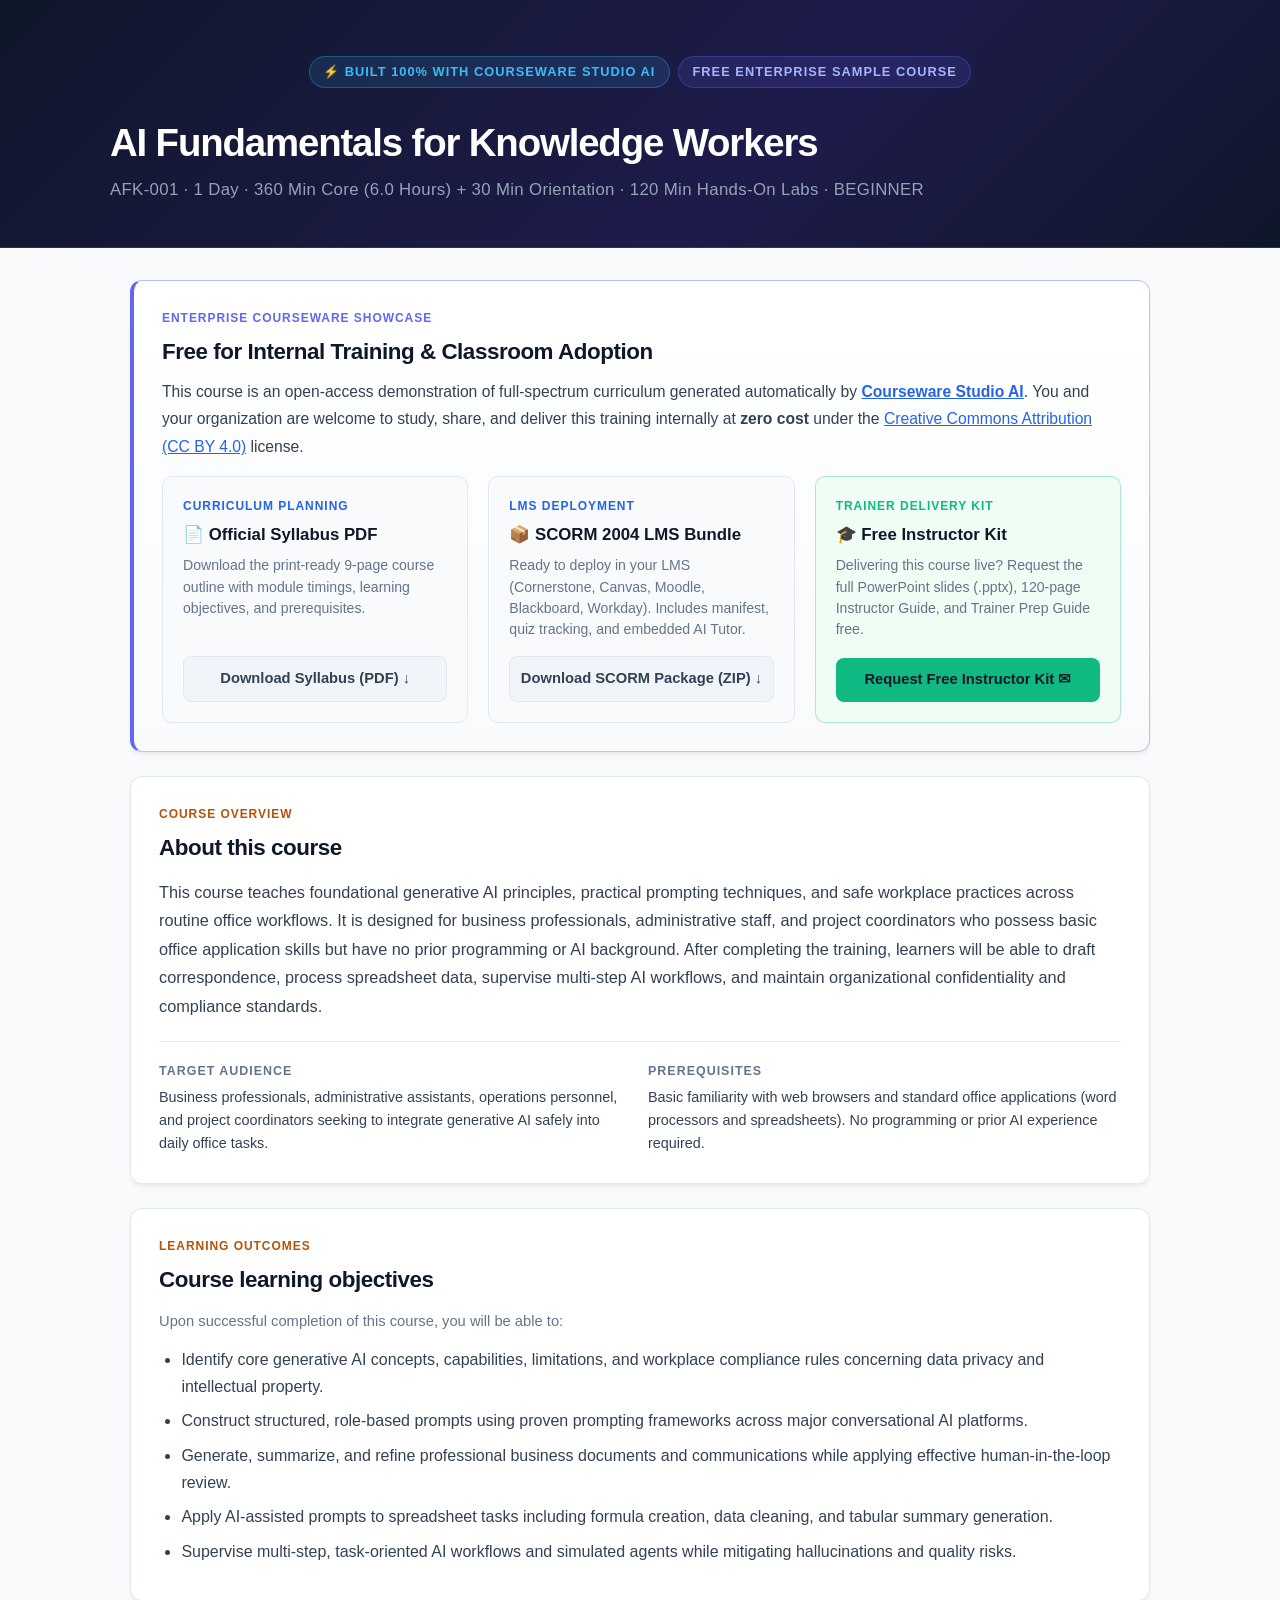
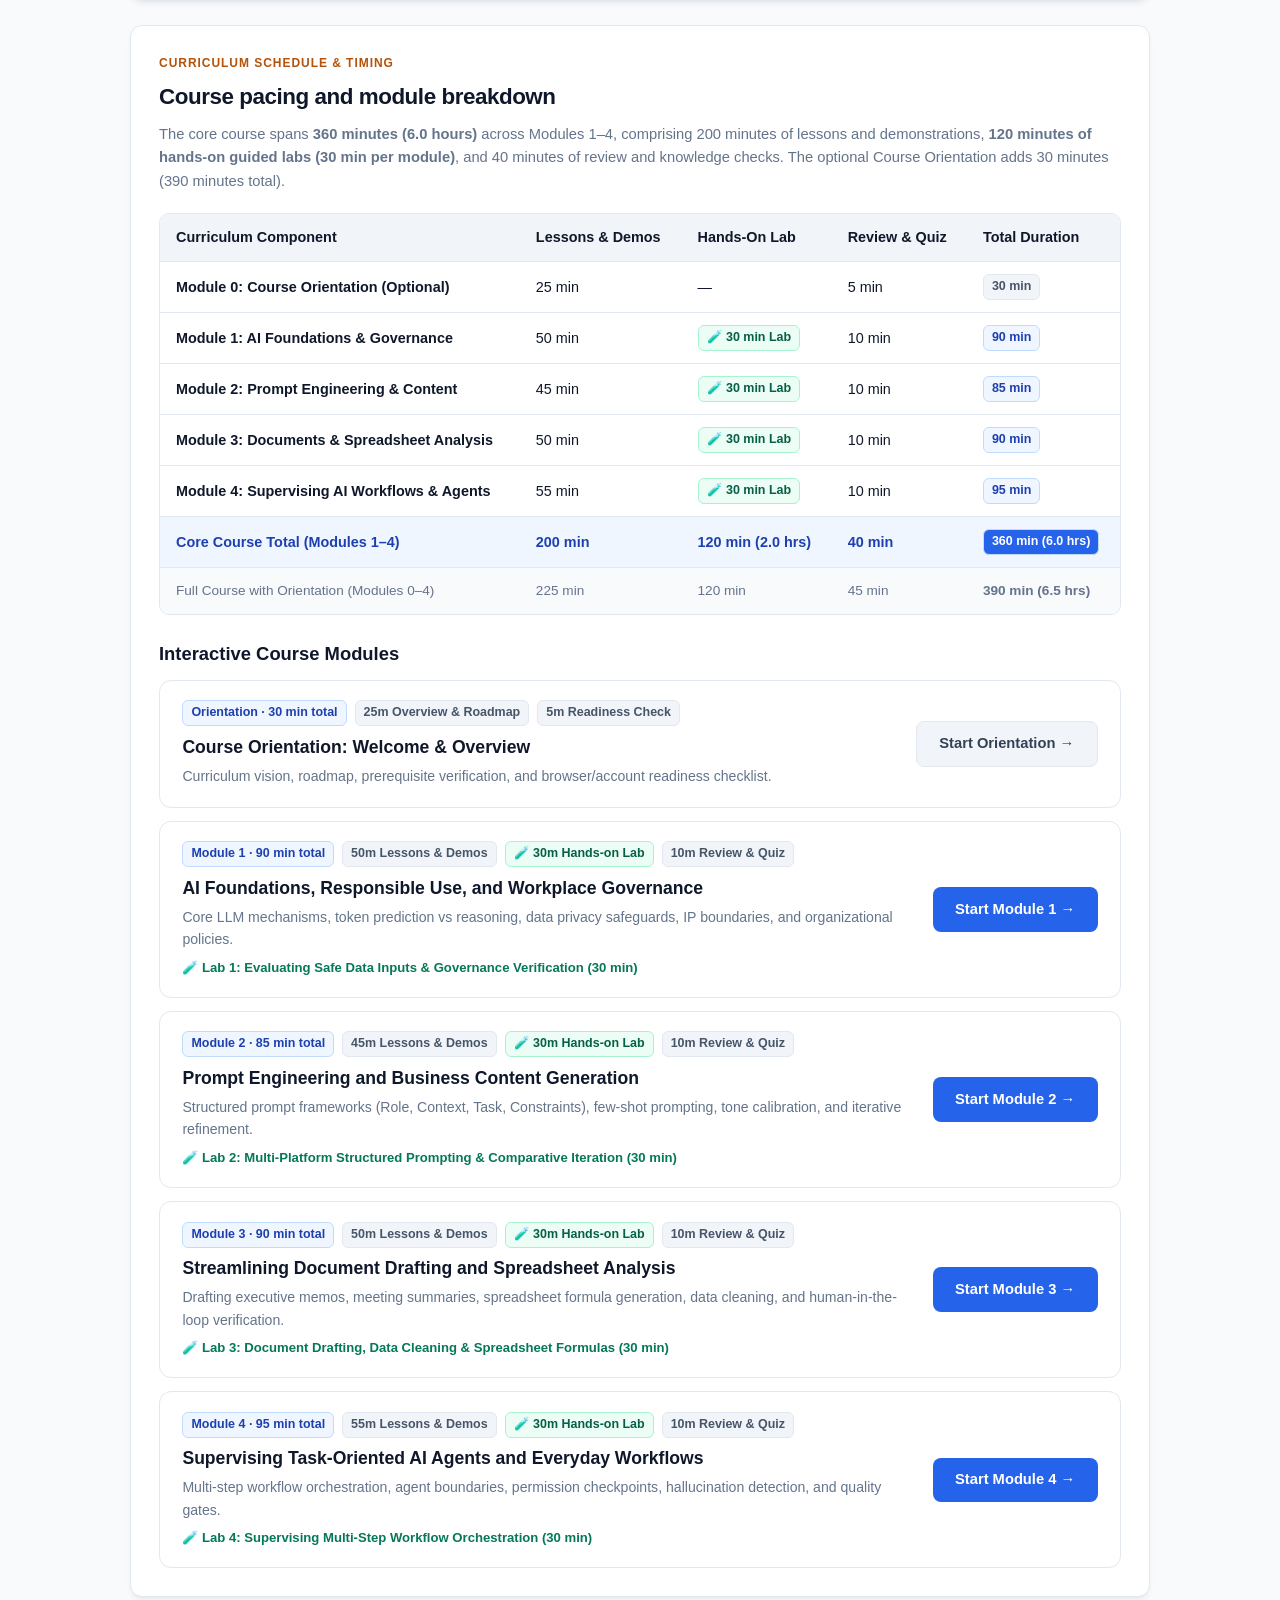
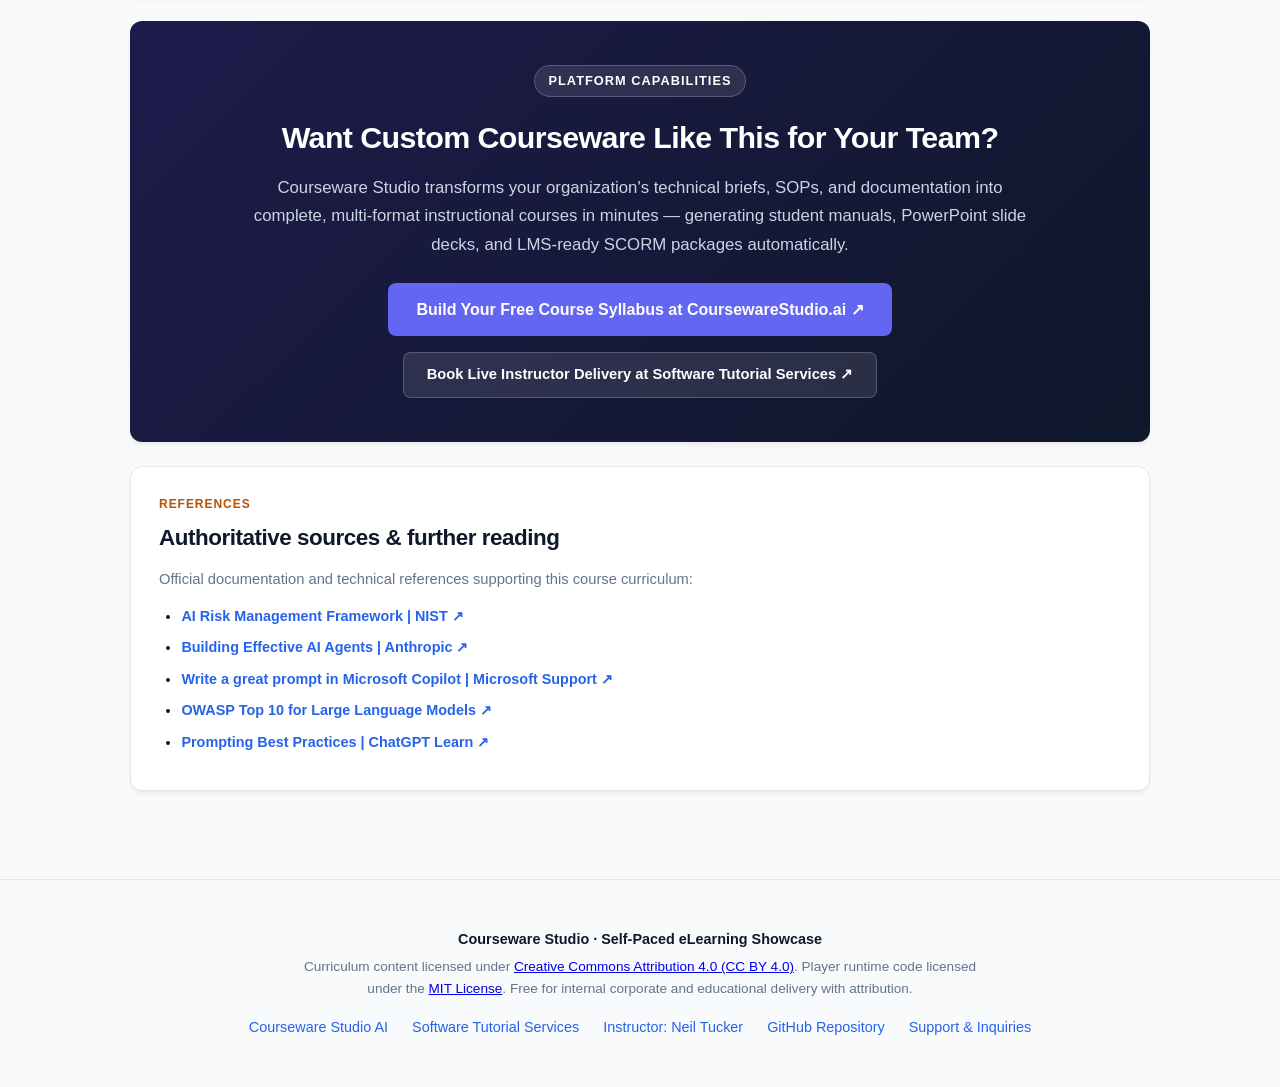
==== commit a4348f33: "Update module timings to reflect 360-minute core course with 120-minute lab allocations" ====
--- a/index.html
+++ b/index.html
@@ -18,7 +18,7 @@
         <span class="eyebrow" style="color:#a5b4fc;background:rgba(99,102,241,0.15);border-color:rgba(99,102,241,0.3)">Free Enterprise Sample Course</span>
       </div>
       <h1 class="course-title">AI Fundamentals for Knowledge Workers</h1>
-      <p class="course-subtitle">AFK-001 · 1 Day / ~4 Hours · BEGINNER · Free Interactive E-Learning</p>
+      <p class="course-subtitle">AFK-001 · 1 Day · 360 Min Core (6.0 Hours) + 30 Min Orientation · 120 Min Hands-On Labs · BEGINNER</p>
     </div>
   </header>
 
@@ -105,11 +105,81 @@
       </ul>
     </section>
 
-    <!-- Course Modules Directory -->
+    <!-- Course Modules & Timing Schedule -->
     <section class="card">
-      <div class="unit-label">Course Structure</div>
-      <h2 style="margin:.3rem 0 .5rem">Interactive course modules</h2>
-      <p style="font-size:.92rem;color:#64748b;margin:0 0 1.25rem">Select any module to begin or review topics. Module progress is tracked automatically in your web browser.</p>
+      <div class="unit-label">Curriculum Schedule &amp; Timing</div>
+      <h2 style="margin:.3rem 0 .5rem">Course pacing and module breakdown</h2>
+      <p style="font-size:.92rem;color:#64748b;margin:0 0 1.25rem">
+        The core course spans <strong>360 minutes (6.0 hours)</strong> across Modules 1–4, comprising 200 minutes of lessons and demonstrations, <strong>120 minutes of hands-on guided labs (30 min per module)</strong>, and 40 minutes of review and knowledge checks. The optional Course Orientation adds 30 minutes (390 minutes total).
+      </p>
+
+      <!-- Timing Matrix Table -->
+      <div class="timing-table-wrapper">
+        <table class="timing-table">
+          <thead>
+            <tr>
+              <th>Curriculum Component</th>
+              <th>Lessons &amp; Demos</th>
+              <th>Hands-On Lab</th>
+              <th>Review &amp; Quiz</th>
+              <th>Total Duration</th>
+            </tr>
+          </thead>
+          <tbody>
+            <tr>
+              <td><strong>Module 0: Course Orientation (Optional)</strong></td>
+              <td>25 min</td>
+              <td>—</td>
+              <td>5 min</td>
+              <td><span class="time-pill">30 min</span></td>
+            </tr>
+            <tr>
+              <td><strong>Module 1: AI Foundations &amp; Governance</strong></td>
+              <td>50 min</td>
+              <td><span class="time-pill lab">🧪 30 min Lab</span></td>
+              <td>10 min</td>
+              <td><span class="time-pill total">90 min</span></td>
+            </tr>
+            <tr>
+              <td><strong>Module 2: Prompt Engineering &amp; Content</strong></td>
+              <td>45 min</td>
+              <td><span class="time-pill lab">🧪 30 min Lab</span></td>
+              <td>10 min</td>
+              <td><span class="time-pill total">85 min</span></td>
+            </tr>
+            <tr>
+              <td><strong>Module 3: Documents &amp; Spreadsheet Analysis</strong></td>
+              <td>50 min</td>
+              <td><span class="time-pill lab">🧪 30 min Lab</span></td>
+              <td>10 min</td>
+              <td><span class="time-pill total">90 min</span></td>
+            </tr>
+            <tr>
+              <td><strong>Module 4: Supervising AI Workflows &amp; Agents</strong></td>
+              <td>55 min</td>
+              <td><span class="time-pill lab">🧪 30 min Lab</span></td>
+              <td>10 min</td>
+              <td><span class="time-pill total">95 min</span></td>
+            </tr>
+            <tr class="total-row">
+              <td><strong>Core Course Total (Modules 1–4)</strong></td>
+              <td><strong>200 min</strong></td>
+              <td><strong>120 min (2.0 hrs)</strong></td>
+              <td><strong>40 min</strong></td>
+              <td><span class="time-pill total" style="background:#2563eb;color:#fff">360 min (6.0 hrs)</span></td>
+            </tr>
+            <tr style="background:#f8fafc;font-size:0.85rem;color:#64748b">
+              <td>Full Course with Orientation (Modules 0–4)</td>
+              <td>225 min</td>
+              <td>120 min</td>
+              <td>45 min</td>
+              <td><strong>390 min (6.5 hrs)</strong></td>
+            </tr>
+          </tbody>
+        </table>
+      </div>
+
+      <h3 style="font-size:1.15rem;font-weight:700;color:#0f172a;margin:1.5rem 0 .75rem">Interactive Course Modules</h3>
       
       <div id="course-module-list" style="display:grid;gap:.85rem">
         
@@ -117,24 +187,30 @@
         <div class="module-card" data-module-number="0">
           <div style="flex:1;min-width:260px">
             <div style="display:flex;align-items:center;gap:.5rem;flex-wrap:wrap">
-              <span class="unit-label" style="color:var(--primary)">Course Orientation · ~30 min</span>
+              <span class="time-pill total">Orientation · 30 min total</span>
+              <span class="time-pill">25m Overview &amp; Roadmap</span>
+              <span class="time-pill">5m Readiness Check</span>
               <span class="completion-badge" data-badge-module="0" style="display:none">✓ Completed</span>
             </div>
-            <div style="font-size:1.1rem;font-weight:700;color:#0f172a;margin-top:.2rem">Course Orientation: Welcome &amp; Overview</div>
-            <div style="font-size:0.88rem;color:#64748b;margin-top:0.25rem">Course vision, complete curriculum roadmap, prerequisite confirmation, and environment setup guidelines.</div>
-          </div>
-          <a class="button" data-link-module="0" href="Module-00-Course-Orientation.html">Start Orientation →</a>
+            <div style="font-size:1.1rem;font-weight:700;color:#0f172a;margin-top:.4rem">Course Orientation: Welcome &amp; Overview</div>
+            <div style="font-size:0.88rem;color:#64748b;margin-top:0.25rem">Curriculum vision, roadmap, prerequisite verification, and browser/account readiness checklist.</div>
+          </div>
+          <a class="button btn-secondary" data-link-module="0" href="Module-00-Course-Orientation.html">Start Orientation →</a>
         </div>
 
         <!-- Module 1 -->
         <div class="module-card" data-module-number="1">
           <div style="flex:1;min-width:260px">
             <div style="display:flex;align-items:center;gap:.5rem;flex-wrap:wrap">
-              <span class="unit-label" style="color:var(--primary)">Module 1 · ~60 min</span>
+              <span class="time-pill total">Module 1 · 90 min total</span>
+              <span class="time-pill">50m Lessons &amp; Demos</span>
+              <span class="time-pill lab">🧪 30m Hands-on Lab</span>
+              <span class="time-pill">10m Review &amp; Quiz</span>
               <span class="completion-badge" data-badge-module="1" style="display:none">✓ Completed</span>
             </div>
-            <div style="font-size:1.1rem;font-weight:700;color:#0f172a;margin-top:.2rem">AI Foundations, Responsible Use, and Workplace Governance</div>
+            <div style="font-size:1.1rem;font-weight:700;color:#0f172a;margin-top:.4rem">AI Foundations, Responsible Use, and Workplace Governance</div>
             <div style="font-size:0.88rem;color:#64748b;margin-top:0.25rem">Core LLM mechanisms, token prediction vs reasoning, data privacy safeguards, IP boundaries, and organizational policies.</div>
+            <div style="font-size:0.82rem;color:#047857;margin-top:0.35rem;font-weight:600">🧪 Lab 1: Evaluating Safe Data Inputs &amp; Governance Verification (30 min)</div>
           </div>
           <a class="button" data-link-module="1" href="Module-01.html">Start Module 1 →</a>
         </div>
@@ -143,11 +219,15 @@
         <div class="module-card" data-module-number="2">
           <div style="flex:1;min-width:260px">
             <div style="display:flex;align-items:center;gap:.5rem;flex-wrap:wrap">
-              <span class="unit-label" style="color:var(--primary)">Module 2 · ~60 min</span>
+              <span class="time-pill total">Module 2 · 85 min total</span>
+              <span class="time-pill">45m Lessons &amp; Demos</span>
+              <span class="time-pill lab">🧪 30m Hands-on Lab</span>
+              <span class="time-pill">10m Review &amp; Quiz</span>
               <span class="completion-badge" data-badge-module="2" style="display:none">✓ Completed</span>
             </div>
-            <div style="font-size:1.1rem;font-weight:700;color:#0f172a;margin-top:.2rem">Prompt Engineering and Business Content Generation</div>
+            <div style="font-size:1.1rem;font-weight:700;color:#0f172a;margin-top:.4rem">Prompt Engineering and Business Content Generation</div>
             <div style="font-size:0.88rem;color:#64748b;margin-top:0.25rem">Structured prompt frameworks (Role, Context, Task, Constraints), few-shot prompting, tone calibration, and iterative refinement.</div>
+            <div style="font-size:0.82rem;color:#047857;margin-top:0.35rem;font-weight:600">🧪 Lab 2: Multi-Platform Structured Prompting &amp; Comparative Iteration (30 min)</div>
           </div>
           <a class="button" data-link-module="2" href="Module-02.html">Start Module 2 →</a>
         </div>
@@ -156,11 +236,15 @@
         <div class="module-card" data-module-number="3">
           <div style="flex:1;min-width:260px">
             <div style="display:flex;align-items:center;gap:.5rem;flex-wrap:wrap">
-              <span class="unit-label" style="color:var(--primary)">Module 3 · ~60 min</span>
+              <span class="time-pill total">Module 3 · 90 min total</span>
+              <span class="time-pill">50m Lessons &amp; Demos</span>
+              <span class="time-pill lab">🧪 30m Hands-on Lab</span>
+              <span class="time-pill">10m Review &amp; Quiz</span>
               <span class="completion-badge" data-badge-module="3" style="display:none">✓ Completed</span>
             </div>
-            <div style="font-size:1.1rem;font-weight:700;color:#0f172a;margin-top:.2rem">Streamlining Document Drafting and Spreadsheet Analysis</div>
+            <div style="font-size:1.1rem;font-weight:700;color:#0f172a;margin-top:.4rem">Streamlining Document Drafting and Spreadsheet Analysis</div>
             <div style="font-size:0.88rem;color:#64748b;margin-top:0.25rem">Drafting executive memos, meeting summaries, spreadsheet formula generation, data cleaning, and human-in-the-loop verification.</div>
+            <div style="font-size:0.82rem;color:#047857;margin-top:0.35rem;font-weight:600">🧪 Lab 3: Document Drafting, Data Cleaning &amp; Spreadsheet Formulas (30 min)</div>
           </div>
           <a class="button" data-link-module="3" href="Module-03.html">Start Module 3 →</a>
         </div>
@@ -169,11 +253,15 @@
         <div class="module-card" data-module-number="4">
           <div style="flex:1;min-width:260px">
             <div style="display:flex;align-items:center;gap:.5rem;flex-wrap:wrap">
-              <span class="unit-label" style="color:var(--primary)">Module 4 · ~60 min</span>
+              <span class="time-pill total">Module 4 · 95 min total</span>
+              <span class="time-pill">55m Lessons &amp; Demos</span>
+              <span class="time-pill lab">🧪 30m Hands-on Lab</span>
+              <span class="time-pill">10m Review &amp; Quiz</span>
               <span class="completion-badge" data-badge-module="4" style="display:none">✓ Completed</span>
             </div>
-            <div style="font-size:1.1rem;font-weight:700;color:#0f172a;margin-top:.2rem">Supervising Task-Oriented AI Agents and Everyday Workflows</div>
+            <div style="font-size:1.1rem;font-weight:700;color:#0f172a;margin-top:.4rem">Supervising Task-Oriented AI Agents and Everyday Workflows</div>
             <div style="font-size:0.88rem;color:#64748b;margin-top:0.25rem">Multi-step workflow orchestration, agent boundaries, permission checkpoints, hallucination detection, and quality gates.</div>
+            <div style="font-size:0.82rem;color:#047857;margin-top:0.35rem;font-weight:600">🧪 Lab 4: Supervising Multi-Step Workflow Orchestration (30 min)</div>
           </div>
           <a class="button" data-link-module="4" href="Module-04.html">Start Module 4 →</a>
         </div>
--- a/runtime/player.css
+++ b/runtime/player.css
@@ -314,3 +314,65 @@
   .card { padding: 1.25rem; }
   .module-card { padding: 1rem; }
 }
+
+/* Timing Matrix & Badges */
+.timing-table-wrapper {
+  overflow-x: auto;
+  margin-bottom: 1.5rem;
+  border: 1px solid var(--border);
+  border-radius: 10px;
+}
+
+.timing-table {
+  width: 100%;
+  border-collapse: collapse;
+  font-size: 0.9rem;
+  text-align: left;
+}
+
+.timing-table th, .timing-table td {
+  padding: 0.75rem 1rem;
+  border-bottom: 1px solid var(--border);
+}
+
+.timing-table th {
+  background: #f1f5f9;
+  font-weight: 700;
+  color: #0f172a;
+}
+
+.timing-table tr:last-child td {
+  border-bottom: none;
+}
+
+.timing-table tr.total-row {
+  background: #eff6ff;
+  font-weight: 700;
+  color: #1e40af;
+}
+
+.time-pill {
+  display: inline-flex;
+  align-items: center;
+  gap: 0.3rem;
+  font-size: 0.78rem;
+  font-weight: 600;
+  padding: 2px 8px;
+  border-radius: 6px;
+  background: #f1f5f9;
+  color: #475569;
+  border: 1px solid #e2e8f0;
+}
+
+.time-pill.lab {
+  background: #ecfdf5;
+  color: #065f46;
+  border-color: #a7f3d0;
+}
+
+.time-pill.total {
+  background: #eff6ff;
+  color: #1e40af;
+  border-color: #bfdbfe;
+  font-weight: 700;
+}
